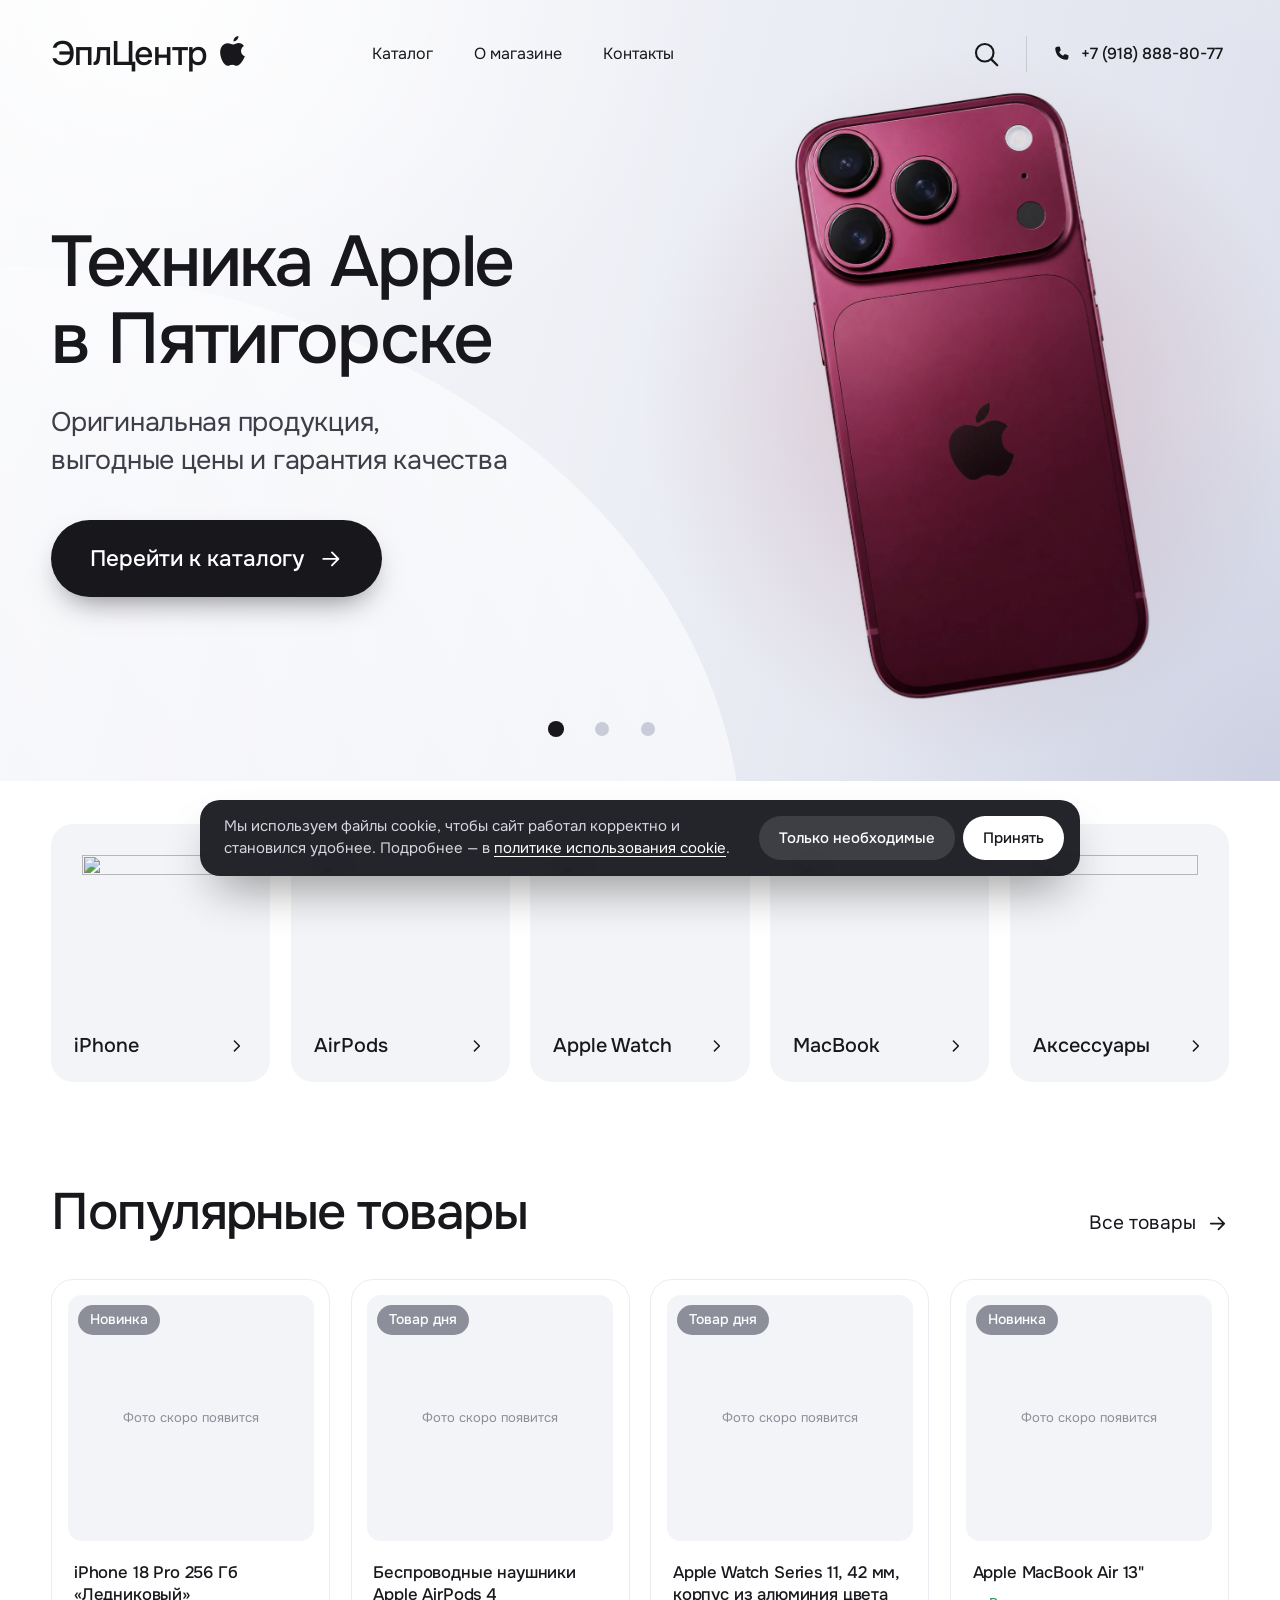
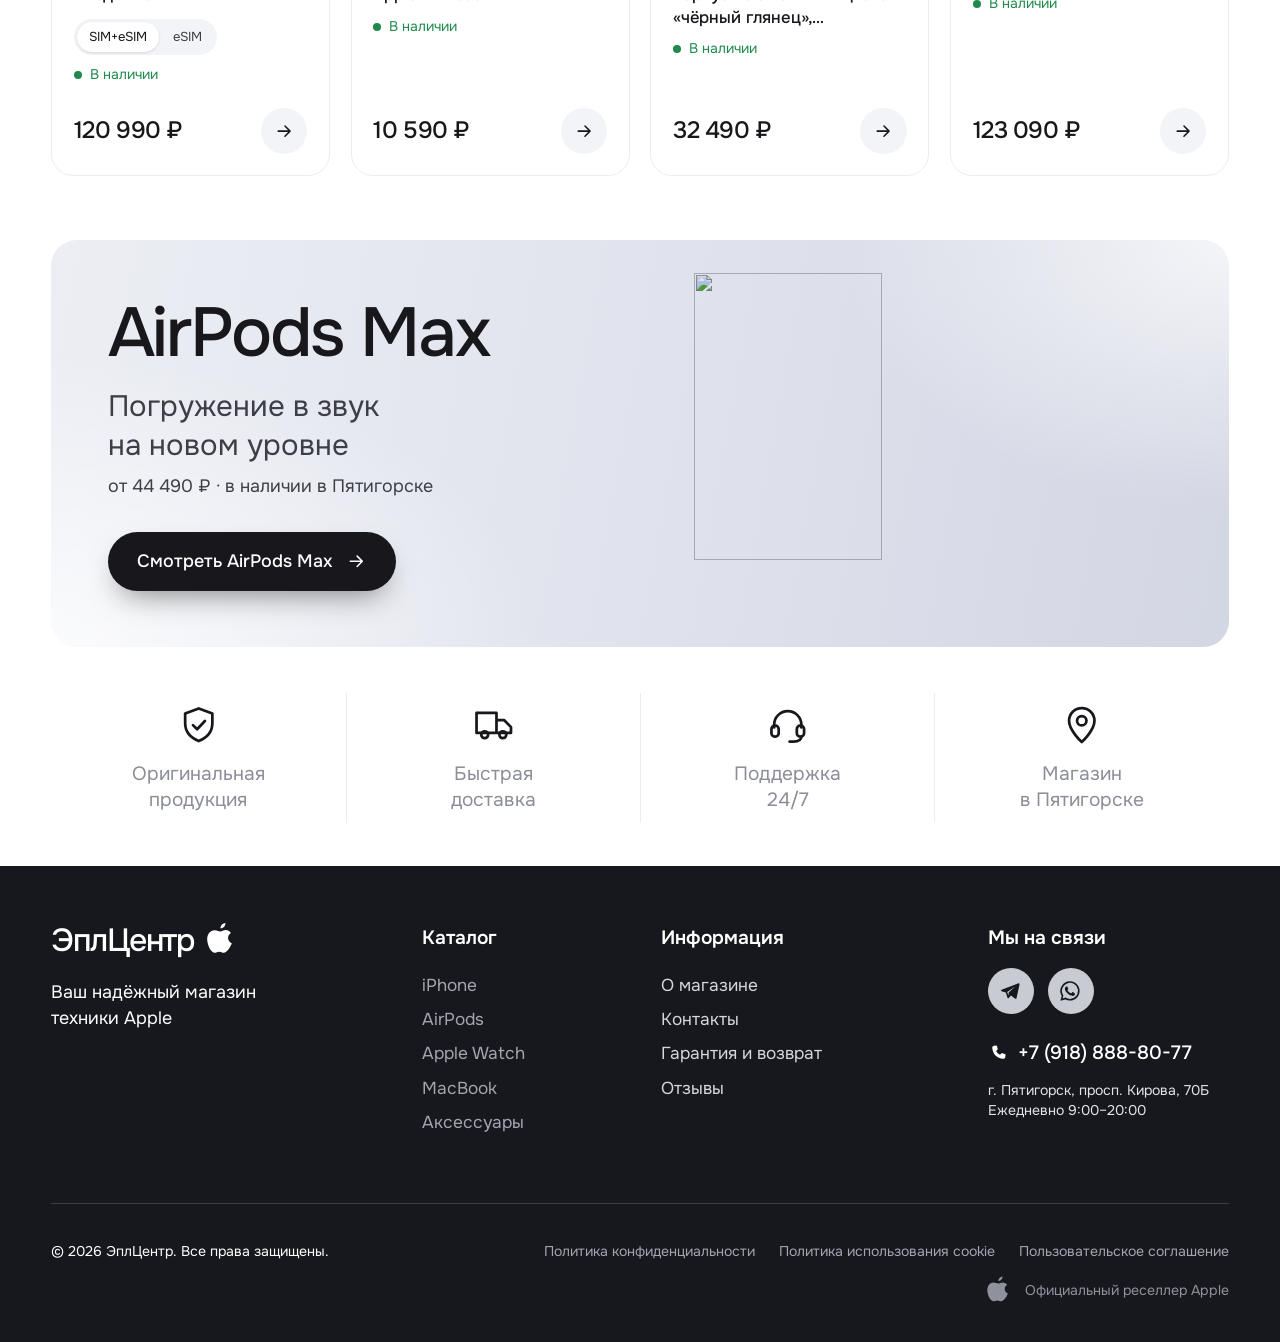
==== index.html @ 06597925 "Сайт ЭплЦентр: каталог с twigo.ru, о магазине, контакты - каталог и главная строятся из data/product" ====
<!DOCTYPE html>
<html lang="ru">
<head>
<meta charset="utf-8">
<meta name="viewport" content="width=device-width, initial-scale=1">
<script>document.documentElement.classList.add('js', 'CSSViewTransitionRule' in window ? 'has-vt' : 'no-vt');window.addEventListener('pagereveal', function () { window.__pageRevealed = true; });</script>
<title>ЭплЦентр — техника Apple в Пятигорске</title>
<meta name="description" content="ЭплЦентр — магазин техники Apple в Пятигорске: iPhone, AirPods, Apple Watch, MacBook и аксессуары. Оригинальная продукция, выгодные цены и гарантия качества.">
<link rel="preconnect" href="https://fonts.googleapis.com">
<link rel="preconnect" href="https://fonts.gstatic.com" crossorigin>
<link href="https://fonts.googleapis.com/css2?family=Onest:wght@400;500;600;700&display=swap" rel="stylesheet">
<!-- переходы между страницами объявлены прямо здесь: из внешнего styles.css Chrome подхватывает их через раз -->
<style>@view-transition { navigation: auto; }</style>
<link rel="stylesheet" href="styles.css">
</head>
<body>

<!-- ===== SVG-спрайт: логотип и иконки ===== -->
<svg class="sprite" width="0" height="0" aria-hidden="true" focusable="false">
  <!-- Логотип -->
  <symbol id="i-logo" viewBox="0 0 24 24">
    <path fill="currentColor" d="M15.6 2c.2 1.7-1.4 3.6-3.2 3.6-.3-1.7 1.4-3.5 3.2-3.6zM12.2 7.6c1 0 2-.9 3.6-.9 1.4 0 2.7.7 3.5 1.9-2.9 1.7-2.4 5.7.6 6.9-.6 1.6-1.5 3.2-2.6 4.5-.8.9-1.6 1.8-2.8 1.8s-1.6-.7-3-.7-1.9.7-3 .7c-1.2 0-2.1-1-2.9-2C3.6 16.400 2.600 11.900 4.400 9.100c.9-1.4 2.400-2.300 4-2.300 1.500 0 2.500.800 3.800.800z"/>
  </symbol>

  <!-- Иконки -->
  <symbol id="i-arrow" viewBox="0 0 24 24"><path d="M5 12h14M13 6l6 6-6 6" fill="none" stroke="currentColor" stroke-width="1.8" stroke-linecap="round" stroke-linejoin="round"/></symbol>
  <symbol id="i-chevron" viewBox="0 0 24 24"><path d="M9 6l6 6-6 6" fill="none" stroke="currentColor" stroke-width="1.8" stroke-linecap="round" stroke-linejoin="round"/></symbol>
  <symbol id="i-search" viewBox="0 0 24 24"><g fill="none" stroke="currentColor" stroke-width="1.7" stroke-linecap="round"><circle cx="11" cy="11" r="7"/><path d="M16.5 16.5 21 21"/></g></symbol>
  <symbol id="i-cart" viewBox="0 0 24 24"><g fill="none" stroke="currentColor" stroke-width="1.7" stroke-linecap="round" stroke-linejoin="round"><path d="M2.500 4h2.700l2.300 11h10.300l2-7.500H6.300"/><circle cx="9" cy="19.500" r="1.400"/><circle cx="17" cy="19.500" r="1.400"/></g></symbol>
  <symbol id="i-shield" viewBox="0 0 24 24"><g fill="none" stroke="currentColor" stroke-width="1.500" stroke-linecap="round" stroke-linejoin="round"><path d="M12 3l7.500 2.800v5.400c0 4.600-3.100 8-7.500 9.800-4.400-1.800-7.500-5.200-7.500-9.800V5.800z"/><path d="M8.800 12.200l2.300 2.300 4.300-4.600"/></g></symbol>
  <symbol id="i-truck" viewBox="0 0 24 24"><g fill="none" stroke="currentColor" stroke-width="1.500" stroke-linecap="round" stroke-linejoin="round"><path d="M2.500 5.500h11v11h-11zM13.500 9.500h4.300l3.700 3.800v3.200h-8"/><circle cx="7" cy="17.500" r="1.900"/><circle cx="17" cy="17.500" r="1.900"/></g></symbol>
  <symbol id="i-headset" viewBox="0 0 24 24"><g fill="none" stroke="currentColor" stroke-width="1.500" stroke-linecap="round" stroke-linejoin="round"><path d="M4.500 13.500V12a7.500 7.500 0 0 1 15 0v1.500"/><rect x="3" y="12.500" width="4" height="6" rx="1.800"/><rect x="17" y="12.500" width="4" height="6" rx="1.800"/><path d="M19.500 18.500c0 1.800-1.700 2.800-4.500 2.800h-2"/></g></symbol>
  <symbol id="i-pin" viewBox="0 0 24 24"><g fill="none" stroke="currentColor" stroke-width="1.500" stroke-linecap="round" stroke-linejoin="round"><path d="M12 21.500s7-6.300 7-11.700a7 7 0 0 0-14 0c0 5.400 7 11.700 7 11.700z"/><circle cx="12" cy="9.800" r="2.600"/></g></symbol>
  <symbol id="i-phone" viewBox="0 0 24 24"><path fill="currentColor" d="M7.300 3.200 9.700 3c.5 0 .9.300 1 .700l.9 3.300c.1.400 0 .800-.300 1.100L9.800 9.600c1 2 2.600 3.600 4.600 4.600l1.500-1.500c.300-.300.700-.400 1.100-.300l3.300.900c.400.100.700.500.700 1l-.200 2.400c-.100 1.300-1.200 2.300-2.500 2.200C10.600 18.400 5.600 13.400 5.100 5.700 5 4.400 6 3.300 7.300 3.200z"/></symbol>
  <symbol id="i-telegram" viewBox="0 0 24 24"><path fill="currentColor" d="M20.300 4.300 3.600 10.800c-.700.300-.700 1.200 0 1.400l4.200 1.400 1.600 5c.200.600.900.700 1.300.300l2.300-2.300 4.200 3.100c.500.300 1.100.100 1.300-.500l3-13.800c.200-.800-.500-1.400-1.200-1.100zm-3 3.300-6.600 6-.300 3-1.200-3.700 8.100-5.300z"/></symbol>
  <symbol id="i-menu" viewBox="0 0 24 24"><path d="M4 7.500h16M4 12h16M4 16.500h16" fill="none" stroke="currentColor" stroke-width="1.700" stroke-linecap="round"/></symbol>

  <symbol id="i-whatsapp" viewBox="0 0 24 24"><path fill="currentColor" d="M12 2.2a9.7 9.7 0 0 0-8.300 14.700L2.400 21.800l5-1.300A9.700 9.700 0 1 0 12 2.200zm0 17.700c-1.500 0-2.900-.400-4.100-1.100l-.300-.200-3 .800.800-2.900-.200-.300A8 8 0 1 1 12 19.900zm4.400-6c-.200-.100-1.400-.700-1.700-.800-.200-.100-.400-.100-.500.100l-.800 1c-.100.200-.300.200-.500.100a6.600 6.600 0 0 1-3.300-2.900c-.200-.400.200-.400.700-1.300.100-.200 0-.300 0-.400l-.800-1.800c-.200-.500-.400-.400-.500-.400h-.500a.9.900 0 0 0-.700.300 2.800 2.800 0 0 0-.900 2.100c0 1.200.900 2.400 1 2.600.100.200 1.800 2.700 4.300 3.800 1.600.700 2.200.700 3 .600.500-.100 1.400-.600 1.600-1.200.200-.600.200-1.100.100-1.200l-.500-.300z"/></symbol>
  <symbol id="i-clock" viewBox="0 0 24 24"><g fill="none" stroke="currentColor" stroke-width="1.500" stroke-linecap="round" stroke-linejoin="round"><circle cx="12" cy="12" r="8.500"/><path d="M12 7.500V12l3 2"/></g></symbol>
  <symbol id="i-star" viewBox="0 0 24 24"><path fill="currentColor" d="M12 3.300l2.600 5.400 5.900.800-4.300 4.100 1 5.800L12 16.600l-5.200 2.800 1-5.800L3.500 9.500l5.900-.800z"/></symbol>
  <symbol id="i-route" viewBox="0 0 24 24"><g fill="none" stroke="currentColor" stroke-width="1.500" stroke-linecap="round" stroke-linejoin="round"><circle cx="6" cy="18" r="2.200"/><circle cx="18" cy="6" r="2.200"/><path d="M8.200 18H15a3 3 0 0 0 0-6H9a3 3 0 0 1 0-6h6.800"/></g></symbol>
  <symbol id="i-check" viewBox="0 0 24 24"><path d="M5 12.500l4.300 4.300L19 7.200" fill="none" stroke="currentColor" stroke-width="1.800" stroke-linecap="round" stroke-linejoin="round"/></symbol>
  <symbol id="i-bus" viewBox="0 0 24 24"><g fill="none" stroke="currentColor" stroke-width="1.500" stroke-linecap="round" stroke-linejoin="round"><rect x="5" y="3.500" width="14" height="14" rx="3"/><path d="M5 11h14M8 17.500V20M16 17.500V20"/><circle cx="8.500" cy="14.300" r=".600" fill="currentColor"/><circle cx="15.500" cy="14.300" r=".600" fill="currentColor"/></g></symbol>
  <symbol id="i-play" viewBox="0 0 24 24"><path fill="currentColor" d="M8 5.500v13l10.500-6.500z"/></symbol>
  <symbol id="i-close" viewBox="0 0 24 24"><path d="M6 6l12 12M18 6L6 18" fill="none" stroke="currentColor" stroke-width="1.800" stroke-linecap="round"/></symbol>
</svg>

<!-- ===== Шапка + первый экран ===== -->
<div class="top">
  <header class="header">
    <div class="container header__row">
      <a class="logo" href="index.html" aria-label="ЭплЦентр — на главную">
        <span>ЭплЦентр</span><svg class="logo__mark"><use href="#i-logo"/></svg>
      </a>

      <nav class="nav" id="nav" aria-label="Основное меню">
        <a href="catalog.html">Каталог</a>
        <a href="about.html">О магазине</a>
        <a href="contacts.html">Контакты</a>
      </nav>

      <div class="header__tools">
        <a class="icon-btn" href="catalog.html?search" aria-label="Поиск по каталогу"><svg><use href="#i-search"/></svg></a>
        <span class="header__sep" aria-hidden="true"></span>
        <a class="header__phone" href="tel:+79188888077" aria-label="Позвонить: +7 (918) 888-80-77"><svg><use href="#i-phone"/></svg><span>+7 (918) 888-80-77</span></a>
        <button class="icon-btn burger" type="button" aria-label="Меню" aria-expanded="false" aria-controls="nav"><svg><use href="#i-menu"/></svg></button>
      </div>
    </div>
  </header>

  <section class="hero" aria-roledescription="карусель" aria-label="Предложения магазина">
    <div class="hero__bg" aria-hidden="true"></div>

    <div class="slide is-active">
      <span class="slide__glow" aria-hidden="true"></span>
      <img class="slide__photo slide__photo--product" src="images/hero-iphone-18-pro.jpg" alt="">
      <div class="container slide__inner">
        <div class="slide__text">
          <h1 class="hero__title">Техника Apple<br>в Пятигорске</h1>
          <p class="hero__sub">Оригинальная продукция, <br>выгодные цены и гарантия качества</p>
          <a class="btn" href="catalog.html#iphone">Перейти к каталогу <svg><use href="#i-arrow"/></svg></a>
        </div>
      </div>
    </div>

    <div class="slide" aria-hidden="true">
      <img class="slide__photo slide__photo--fit" data-home-img="mac:macbook-air|mac" alt="">
      <div class="container slide__inner">
        <div class="slide__text">
          <h2 class="hero__title">MacBook Air</h2>
          <p class="hero__sub" data-home-price="mac:macbook-air|mac">В наличии в Пятигорске</p>
          <a class="btn" href="catalog.html#mac/macbook-air" tabindex="-1">Смотреть MacBook <svg><use href="#i-arrow"/></svg></a>
        </div>
      </div>
    </div>

    <div class="slide" aria-hidden="true">
      <img class="slide__photo slide__photo--fit" data-home-img="iwatch" alt="">
      <div class="container slide__inner">
        <div class="slide__text">
          <h2 class="hero__title">Apple Watch</h2>
          <p class="hero__sub" data-home-price="iwatch">В наличии в Пятигорске</p>
          <a class="btn" href="catalog.html#iwatch" tabindex="-1">Смотреть часы <svg><use href="#i-arrow"/></svg></a>
        </div>
      </div>
    </div>

    <div class="dots" role="tablist" aria-label="Слайды">
      <button class="dot is-active" type="button" role="tab" aria-selected="true" aria-label="Слайд 1: техника Apple"></button>
      <button class="dot" type="button" role="tab" aria-selected="false" aria-label="Слайд 2: MacBook Air"></button>
      <button class="dot" type="button" role="tab" aria-selected="false" aria-label="Слайд 3: Apple Watch"></button>
    </div>
  </section>
</div>

<main>
  <!-- ===== Категории ===== -->
  <section class="section section--cats" id="catalog" aria-label="Категории">
    <div class="container cats">
      <a class="cat" href="catalog.html#iphone"><img class="cat__img" data-home-img="iphone:iphone-18-pro|iphone" alt=""><span class="cat__row">iPhone <svg><use href="#i-chevron"/></svg></span></a>
      <a class="cat" href="catalog.html#airpods"><img class="cat__img" data-home-img="airpods" alt=""><span class="cat__row">AirPods <svg><use href="#i-chevron"/></svg></span></a>
      <a class="cat" href="catalog.html#iwatch"><img class="cat__img" data-home-img="iwatch" alt=""><span class="cat__row">Apple Watch <svg><use href="#i-chevron"/></svg></span></a>
      <a class="cat" href="catalog.html#mac"><img class="cat__img" data-home-img="mac:macbook-air|mac" alt=""><span class="cat__row">MacBook <svg><use href="#i-chevron"/></svg></span></a>
      <a class="cat" href="catalog.html#aksessuary"><img class="cat__img" data-home-img="aksessuary:besprovodnye-zaryadnye-ustroystva|aksessuary" alt=""><span class="cat__row">Аксессуары <svg><use href="#i-chevron"/></svg></span></a>
    </div>
  </section>

  <!-- ===== Популярные товары ===== -->
  <section class="section" id="popular" data-popular>
    <div class="container">
      <div class="section__head">
        <h2 class="section__title">Популярные товары</h2>
        <a class="more" href="catalog.html">Все товары <svg><use href="#i-arrow"/></svg></a>
      </div>

      <div class="products" data-popular-grid></div>
    </div>
  </section>

  <!-- ===== Баннер AirPods Max ===== -->
  <section class="section section--banner" aria-labelledby="banner-title">
    <div class="container">
      <div class="banner">
        <div class="banner__text">
          <h2 class="banner__title" id="banner-title">AirPods Max</h2>
          <p class="banner__sub">Погружение в звук<br>на новом уровне</p>
          <p class="banner__price" data-home-price="airpods:airpods-max"></p>
          <a class="btn btn--sm" href="catalog.html#airpods/airpods-max">Смотреть AirPods Max <svg><use href="#i-arrow"/></svg></a>
        </div>
        <img class="banner__img banner__img--product" data-home-img="airpods:airpods-max" alt="">
      </div>
    </div>
  </section>

  <!-- ===== Преимущества ===== -->
  <section class="section section--features" id="about" aria-label="Преимущества магазина">
    <div class="container features">
      <div class="feature"><svg><use href="#i-shield"/></svg><p>Оригинальная<br>продукция</p></div>
      <div class="feature"><svg><use href="#i-truck"/></svg><p>Быстрая<br>доставка</p></div>
      <div class="feature"><svg><use href="#i-headset"/></svg><p>Поддержка<br>24/7</p></div>
      <div class="feature"><svg><use href="#i-pin"/></svg><p>Магазин<br>в Пятигорске</p></div>
    </div>
  </section>
</main>

<!-- ===== Подвал ===== -->
<footer class="footer" id="contacts">
  <div class="container">
    <div class="footer__grid">
      <div class="footer__brand">
        <a class="logo logo--light" href="index.html" aria-label="ЭплЦентр — на главную">
          <span>ЭплЦентр</span><svg class="logo__mark"><use href="#i-logo"/></svg>
        </a>
        <p>Ваш надёжный магазин<br>техники Apple</p>
      </div>

      <nav class="footer__col" aria-label="Каталог">
        <h3>Каталог</h3>
        <a href="catalog.html#iphone">iPhone</a>
        <a href="catalog.html#airpods">AirPods</a>
        <a href="catalog.html#iwatch">Apple Watch</a>
        <a href="catalog.html#mac">MacBook</a>
        <a href="catalog.html#aksessuary">Аксессуары</a>
      </nav>

      <nav class="footer__col footer__col--info" aria-label="Информация">
        <h3>Информация</h3>
        <a href="about.html">О магазине</a>
        <a href="contacts.html">Контакты</a>
        <a href="terms.html">Гарантия и возврат</a>
        <a href="about.html#reviews">Отзывы</a>
      </nav>

      <div class="footer__col footer__contacts">
        <h3>Мы на связи</h3>
        <div class="social">
          <a href="https://t.me/+79188888077" target="_blank" rel="noopener" aria-label="Написать в Telegram"><svg><use href="#i-telegram"/></svg></a>
          <a href="https://wa.me/79188888077" target="_blank" rel="noopener" aria-label="Написать в WhatsApp"><svg><use href="#i-whatsapp"/></svg></a>
        </div>
        <a class="footer__phone" href="tel:+79188888077"><svg><use href="#i-phone"/></svg>+7 (918) 888-80-77</a>
        <address>г. Пятигорск, просп. Кирова, 70Б<br>Ежедневно 9:00–20:00</address>
      </div>
    </div>

    <div class="footer__bottom">
      <p>© 2026 ЭплЦентр. Все права защищены.</p>
      <nav class="footer__legal" aria-label="Правовая информация">
        <a href="privacy.html">Политика конфиденциальности</a>
        <a href="cookies.html">Политика использования cookie</a>
        <a href="terms.html">Пользовательское соглашение</a>
      </nav>
      <p class="footer__reseller"><svg><use href="#i-logo"/></svg>Официальный реселлер Apple</p>
    </div>
  </div>
</footer>

<script src="script.js"></script>
<script src="catalog.js"></script>
</body>
</html>
---- styles.css ----
:root {
  --ink: #17171c;
  --ink-soft: #3d3e47;
  --muted: #8b8d98;
  --soft: #f3f4f7;
  --line: #ebecf1;
  --blue: #0a6cff;
  --footer: #17181d;
  --radius: 22px;
  --container: 1240px;
  --pad: clamp(20px, 4vw, 56px);
  --header-h: 108px;
}

*, *::before, *::after { box-sizing: border-box; }

html { scroll-behavior: smooth; -webkit-text-size-adjust: 100%; }

body {
  margin: 0;
  font-family: "Onest", -apple-system, BlinkMacSystemFont, "Segoe UI", Roboto, "Helvetica Neue", Arial, sans-serif;
  font-size: 16px;
  line-height: 1.4;
  color: var(--ink);
  background: #fff;
  -webkit-font-smoothing: antialiased;
}

a { color: inherit; text-decoration: none; }
h1, h2, h3, p { margin: 0; }
svg { display: block; }
button { font: inherit; color: inherit; background: none; border: 0; padding: 0; cursor: pointer; }
address { font-style: normal; }

:focus-visible { outline: 2px solid var(--blue); outline-offset: 3px; border-radius: 6px; }

.sprite { position: absolute; }

.container {
  width: 100%;
  max-width: calc(var(--container) + var(--pad) * 2);
  margin: 0 auto;
  padding: 0 var(--pad);
}

/* ===== Логотип ===== */
.logo {
  display: inline-flex;
  align-items: center;
  gap: 8px;
  font-size: 34px;
  font-weight: 500;
  letter-spacing: -0.035em;
  line-height: 1;
}
.logo__mark { width: 36px; height: 36px; margin-top: -6px; }
.logo--light { color: #fff; font-size: 32px; }

/* ===== Шапка ===== */
.top { position: relative; }

.header {
  position: absolute;
  inset: 0 0 auto 0;
  z-index: 10;
  height: var(--header-h);
}
.header__row {
  height: 100%;
  display: flex;
  align-items: center;
  gap: 32px;
}

.nav {
  display: flex;
  gap: clamp(20px, 3.2vw, 46px);
  margin-left: clamp(24px, 7vw, 104px);
  font-size: 16px;
}
.nav a { padding: 8px 0; transition: opacity .2s; }


.header__tools {
  margin-left: auto;
  display: flex;
  align-items: center;
  gap: 18px;
}
.header__sep { width: 1px; height: 36px; background: rgba(23, 23, 28, .14); }
.header__phone {
  display: inline-flex;
  align-items: center;
  gap: 10px;
  height: 44px;
  padding: 0 6px;
  border-radius: 999px;
  font-size: 16px;
  font-weight: 500;
  white-space: nowrap;
  transition: opacity .2s;
}
.header__phone svg { width: 20px; height: 20px; }
.header__phone:hover { opacity: .6; }

.icon-btn {
  position: relative;
  width: 44px;
  height: 44px;
  display: grid;
  place-items: center;
  border-radius: 50%;
  transition: background .2s;
}
.icon-btn:hover { background: rgba(23, 23, 28, .06); }
.icon-btn svg { width: 30px; height: 30px; }

.cart__count {
  position: absolute;
  top: 0;
  right: -2px;
  min-width: 20px;
  height: 20px;
  padding: 0 5px;
  border-radius: 10px;
  background: var(--ink);
  color: #fff;
  font-size: 12px;
  font-weight: 600;
  line-height: 20px;
  text-align: center;
}

.burger { display: none; }

/* ===== Первый экран ===== */
.hero {
  position: relative;
  height: clamp(560px, 61vw, 880px);
  overflow: hidden;
  background: linear-gradient(105deg, #f7f8fb 0%, #eef0f6 45%, #dcdfeb 100%);
}
.hero__bg {
  position: absolute;
  inset: 0;
  background:
    radial-gradient(60% 80% at 12% 0%, rgba(255, 255, 255, .95) 0%, rgba(255, 255, 255, 0) 70%),
    radial-gradient(50% 70% at 100% 100%, rgba(196, 201, 222, .65) 0%, rgba(196, 201, 222, 0) 70%);
}
.hero__bg::before,
.hero__bg::after {
  content: "";
  position: absolute;
  border-radius: 50%;
}
.hero__bg::before {
  width: 120%;
  height: 150%;
  left: -62%;
  top: 34%;
  background: linear-gradient(60deg, rgba(255, 255, 255, 0) 30%, rgba(255, 255, 255, .7) 100%);
}
.hero__bg::after {
  width: 90%;
  height: 160%;
  right: -38%;
  top: -96%;
  background: linear-gradient(200deg, rgba(255, 255, 255, .75) 0%, rgba(255, 255, 255, 0) 60%);
}

.slide {
  position: absolute;
  inset: 0;
  visibility: hidden;
  transition: visibility 0s linear .3s;
}
.slide.is-active {
  visibility: visible;
  transition: visibility 0s;
}
/* гасим содержимое, а не сам слайд: иначе слайд изолируется и фото с multiply на миг становится белым прямоугольником */
/* уходящий слайд гаснет быстро, новый проявляется с небольшой задержкой — тексты не накладываются */
.slide > * { opacity: 0; transition: opacity .3s ease; }
.slide.is-active > * { opacity: 1; transition: opacity .6s ease .2s; }
.slide__inner {
  position: relative;
  height: 100%;
  display: flex;
  align-items: center;
}
.slide__text {
  position: relative;
  z-index: 2;
  max-width: 620px;
  padding-top: 40px;
}

.hero__title {
  font-size: clamp(40px, 5.6vw, 80px);
  font-weight: 500;
  line-height: 1.08;
  letter-spacing: -0.03em;
}
.hero__sub {
  margin-top: clamp(16px, 2vw, 28px);
  font-size: clamp(17px, 2.1vw, 30px);
  line-height: 1.4;
  letter-spacing: -0.01em;
  color: var(--ink-soft);
}

.btn {
  display: inline-flex;
  align-items: center;
  gap: 14px;
  margin-top: clamp(24px, 3.2vw, 46px);
  padding: 0 clamp(26px, 3vw, 44px);
  height: clamp(54px, 6vw, 86px);
  border-radius: 999px;
  background: var(--ink);
  color: #fff;
  font-size: clamp(16px, 1.75vw, 25px);
  font-weight: 500;
  box-shadow: 0 14px 30px -12px rgba(23, 23, 28, .55);
  transition: transform .2s, background .2s;
}
.btn svg { width: 1.15em; height: 1.15em; transition: transform .2s; }
.btn:hover { background: #2a2a32; }
.btn:hover svg { transform: translateX(4px); }
.btn:active { transform: scale(.98); }
.btn--sm {
  height: clamp(48px, 4.6vw, 64px);
  padding: 0 clamp(22px, 2.3vw, 32px);
  font-size: clamp(15px, 1.4vw, 20px);
  margin-top: clamp(20px, 2.6vw, 36px);
}

.slide__photo {
  position: absolute;
  top: 0;
  right: 0;
  width: 62%;
  height: 100%;
  object-fit: cover;
  object-position: center;
  -webkit-mask-image: linear-gradient(to right, transparent 0%, #000 45%);
  mask-image: linear-gradient(to right, transparent 0%, #000 45%);
}
.slide__photo--2 { object-position: center 40%; }

/* бордовый iPhone: снят на белом фоне, multiply растворяет белый в градиенте первого экрана */
.slide__photo--product {
  top: 10%;
  right: calc(var(--pad) + 3%);
  width: auto;
  height: 84%;
  aspect-ratio: 1027 / 1531;
  object-fit: contain;
  mix-blend-mode: multiply;
  -webkit-mask-image: none;
  mask-image: none;
}
.slide__glow {
  position: absolute;
  top: 6%;
  right: calc(var(--pad) - 6%);
  width: 52%;
  height: 92%;
  background: radial-gradient(closest-side, rgba(128, 28, 52, .2), rgba(128, 28, 52, 0));
  pointer-events: none;
}
/* часы доходят до верха кадра — гасим фото под меню, чтобы пункты читались */
.slide__photo--3 {
  -webkit-mask-image: linear-gradient(to right, transparent 0%, #000 45%), linear-gradient(to bottom, transparent 9%, #000 24%);
  -webkit-mask-composite: source-in;
  mask-image: linear-gradient(to right, transparent 0%, #000 45%), linear-gradient(to bottom, transparent 9%, #000 24%);
  mask-composite: intersect;
}

.dots {
  position: absolute;
  z-index: 3;
  left: 47%;
  bottom: clamp(22px, 2.8vw, 40px);
  transform: translateX(-50%);
  display: flex;
  gap: 6px;
}
.dot {
  width: 40px;
  height: 32px;
  display: grid;
  place-items: center;
}
.dot::before {
  content: "";
  width: 14px;
  height: 14px;
  border-radius: 50%;
  background: #c9ccd8;
  transition: background .25s, transform .25s;
}
.dot.is-active::before { background: var(--ink); transform: scale(1.15); }

/* ===== Секции ===== */
.section { padding-top: clamp(56px, 8vw, 112px); }
.section--cats { padding-top: clamp(28px, 3.4vw, 48px); }
.section--banner { padding-top: clamp(40px, 5vw, 72px); }
.section--features { padding: clamp(36px, 3.6vw, 52px) 0 clamp(36px, 3.4vw, 48px); }

.section__head {
  display: flex;
  align-items: baseline;
  justify-content: space-between;
  gap: 24px;
  margin-bottom: clamp(24px, 3vw, 44px);
}
.section__title {
  font-size: clamp(30px, 4vw, 56px);
  font-weight: 500;
  letter-spacing: -0.03em;
  line-height: 1.1;
}
.more {
  display: inline-flex;
  align-items: center;
  gap: 10px;
  flex-shrink: 0;
  font-size: clamp(15px, 1.5vw, 21px);
  transition: opacity .2s;
}
.more svg { width: 1.2em; height: 1.2em; transition: transform .2s; }
.more:hover { opacity: .6; }
.more:hover svg { transform: translateX(4px); }

/* ===== Категории ===== */
.cats {
  display: grid;
  grid-template-columns: repeat(5, 1fr);
  gap: clamp(12px, 1.6vw, 24px);
}
.cat {
  display: flex;
  flex-direction: column;
  background: var(--soft);
  border-radius: var(--radius);
  padding: clamp(10px, 1.2vw, 16px);
  overflow: hidden;
  transition: background .25s, transform .25s;
}
.cat:hover { background: #eceef3; transform: translateY(-3px); }
/* фото поставщика на белом фоне: contain + multiply растворяют белый в сером фоне плитки */
.cat__img {
  width: 100%;
  aspect-ratio: 1 / .94;
  padding: 8%;
  object-fit: contain;
  mix-blend-mode: multiply;
  opacity: 0;
  transition: transform .35s, opacity .5s;
}
.cat__img.is-loaded { opacity: 1; }
.cat:hover .cat__img { transform: scale(1.05); }
.cat__row {
  display: flex;
  align-items: center;
  justify-content: space-between;
  gap: 8px;
  margin-top: clamp(10px, 1.2vw, 16px);
  padding: 0 clamp(4px, .6vw, 8px) clamp(4px, .5vw, 8px);
  font-size: clamp(14px, 1.55vw, 21px);
  font-weight: 500;
  white-space: nowrap;
}
.cat__row svg { width: 1em; height: 1em; flex-shrink: 0; }

/* ===== Товары ===== */
.products {
  display: grid;
  grid-template-columns: repeat(4, 1fr);
  gap: clamp(12px, 1.6vw, 24px);
}
.product {
  position: relative;
  display: flex;
  flex-direction: column;
  padding: clamp(10px, 1.2vw, 16px);
  border: 1px solid var(--line);
  border-radius: var(--radius);
  background: #fff;
  transition: box-shadow .25s, transform .25s, border-color .25s;
}
.product:hover {
  transform: translateY(-4px);
  border-color: transparent;
  box-shadow: 0 24px 48px -24px rgba(30, 32, 60, .3);
}
.product__img {
  width: 100%;
  aspect-ratio: 1 / 1;
  object-fit: cover;
  border-radius: calc(var(--radius) - 8px);
  margin-bottom: clamp(14px, 1.6vw, 22px);
}
.product__name,
.product__spec,
.product__foot { padding-left: clamp(4px, .5vw, 8px); padding-right: clamp(4px, .5vw, 8px); }
.product__foot { padding-bottom: clamp(4px, .5vw, 8px); }
.product__name {
  font-size: clamp(15px, 1.5vw, 21px);
  font-weight: 500;
  letter-spacing: -0.01em;
}
/* вся карточка кликабельна через ссылку в названии */
.product__name a::after { content: ""; position: absolute; inset: 0; border-radius: var(--radius); }
.product__spec {
  margin-top: 6px;
  font-size: clamp(13px, 1.2vw, 16px);
  color: var(--muted);
}
.product__foot {
  display: flex;
  align-items: center;
  justify-content: space-between;
  gap: 8px;
  margin-top: auto;
  padding-top: clamp(14px, 1.8vw, 26px);
}
.price {
  font-size: clamp(18px, 1.85vw, 26px);
  font-weight: 500;
  letter-spacing: -0.02em;
  white-space: nowrap;
}
.go {
  width: clamp(38px, 3.6vw, 50px);
  height: clamp(38px, 3.6vw, 50px);
  flex-shrink: 0;
  display: grid;
  place-items: center;
  border-radius: 50%;
  background: var(--soft);
  transition: background .2s, color .2s;
}
.go svg { width: 44%; height: 44%; }
.product:hover .go { background: var(--ink); color: #fff; }

.badge {
  position: absolute;
  z-index: 1;
  top: clamp(18px, 2vw, 28px);
  left: clamp(18px, 2vw, 28px);
  padding: 5px 12px;
  border-radius: 999px;
  font-size: clamp(12px, 1.1vw, 15px);
  font-weight: 500;
  color: #fff;
}
.badge--hit { background: var(--blue); }
.badge--new { background: #8c8e9a; }

/* ===== Баннер ===== */
.banner {
  position: relative;
  overflow: hidden;
  display: flex;
  align-items: center;
  min-height: clamp(280px, 29vw, 420px);
  padding: clamp(28px, 4.4vw, 64px);
  border-radius: calc(var(--radius) + 4px);
  background:
    radial-gradient(70% 120% at 0% 100%, rgba(255, 255, 255, .8) 0%, rgba(255, 255, 255, 0) 60%),
    radial-gradient(60% 120% at 100% 0%, rgba(255, 255, 255, .75) 0%, rgba(255, 255, 255, 0) 55%),
    linear-gradient(100deg, #eceef4 0%, #dfe2ec 55%, #d3d6e3 100%);
}
.banner__text { position: relative; z-index: 2; }
.banner__title {
  font-size: clamp(38px, 5.4vw, 76px);
  font-weight: 500;
  letter-spacing: -0.03em;
  line-height: 1.05;
}
.banner__sub {
  margin-top: clamp(10px, 1.4vw, 20px);
  font-size: clamp(18px, 2.3vw, 34px);
  line-height: 1.3;
  color: var(--ink-soft);
}
.banner__img {
  position: absolute;
  top: 0;
  right: 0;
  width: 58%;
  height: 100%;
  object-fit: cover;
  object-position: center 62%;
  -webkit-mask-image: linear-gradient(to right, transparent 0%, #000 40%);
  mask-image: linear-gradient(to right, transparent 0%, #000 40%);
}

/* ===== Преимущества ===== */
.features {
  display: grid;
  grid-template-columns: repeat(4, 1fr);
}
.feature {
  display: flex;
  flex-direction: column;
  align-items: center;
  gap: 14px;
  padding: 10px 12px;
  text-align: center;
  font-size: clamp(14px, 1.5vw, 21px);
  line-height: 1.35;
  color: var(--muted);
}
.feature + .feature { border-left: 1px solid var(--line); }
.feature svg { width: clamp(34px, 3.4vw, 46px); height: clamp(34px, 3.4vw, 46px); color: var(--ink); }

/* ===== Подвал ===== */
.footer {
  background: var(--footer);
  color: #fff;
  padding: clamp(40px, 4.6vw, 64px) 0 clamp(28px, 3vw, 44px);
}
.footer__grid {
  display: grid;
  grid-template-columns: 1.55fr .95fr 1.35fr 1.1fr;
  gap: 32px;
  padding-bottom: clamp(40px, 5vw, 76px);
}
.footer__brand p {
  margin-top: 22px;
  font-size: clamp(15px, 1.4vw, 19px);
  line-height: 1.45;
}
.footer__col { display: flex; flex-direction: column; align-items: flex-start; }
.footer__col h3 {
  margin-bottom: 16px;
  font-size: clamp(16px, 1.5vw, 21px);
  font-weight: 600;
}
.footer__col > a:not(.footer__phone) {
  padding: 5px 0;
  font-size: clamp(14px, 1.35vw, 18px);
  color: #a3a5b0;
  transition: color .2s;
}
.footer__col--info > a:not(.footer__phone) { color: #d6d7de; }
.footer__col > a:hover { color: #fff !important; }

.social { display: flex; gap: 14px; }
.social a {
  width: 46px;
  height: 46px;
  display: grid;
  place-items: center;
  border-radius: 50%;
  background: #c9cbd3;
  color: var(--footer);
  transition: background .2s, transform .2s;
}
.social a:hover { background: #fff; transform: translateY(-2px); }
.social svg { width: 24px; height: 24px; margin-left: -2px; }
.vk { font-size: 17px; font-weight: 700; letter-spacing: -0.04em; line-height: 1; padding-bottom: 2px; }

.footer__phone {
  display: inline-flex;
  align-items: center;
  gap: 10px;
  margin-top: 26px;
  font-size: clamp(16px, 1.5vw, 20px);
  font-weight: 500;
  white-space: nowrap;
}
.footer__phone svg { width: 20px; height: 20px; }
.footer__contacts address {
  margin-top: 14px;
  font-size: clamp(13px, 1.1vw, 15px);
  color: #e3e4ea;
  white-space: nowrap;
}

.footer__bottom {
  display: flex;
  align-items: center;
  justify-content: space-between;
  gap: 16px 24px;
  flex-wrap: wrap;
  padding-top: clamp(24px, 3vw, 40px);
  border-top: 1px solid rgba(255, 255, 255, .16);
  font-size: clamp(12px, 1.1vw, 15px);
}
.footer__reseller {
  margin-left: auto;
  display: inline-flex;
  align-items: center;
  gap: 12px;
  color: #8f919c;
}
.footer__reseller svg { width: 30px; height: 30px; margin-top: -4px; }

/* ===== Внутренние страницы ===== */
.top--plain .header {
  position: relative;
  border-bottom: 1px solid var(--line);
  background: #fff;
}
.nav a[aria-current="page"] { font-weight: 600; }

.page { padding: clamp(24px, 3vw, 44px) 0 clamp(56px, 7vw, 104px); }
.crumbs {
  display: flex;
  flex-wrap: wrap;
  gap: 8px;
  font-size: 14px;
  color: var(--muted);
}
.crumbs a:hover { color: var(--ink); }
.page__title {
  margin-top: clamp(16px, 2vw, 28px);
  font-size: clamp(34px, 4.6vw, 64px);
  font-weight: 500;
  letter-spacing: -0.03em;
  line-height: 1.08;
}
.page__lead {
  margin-top: clamp(12px, 1.4vw, 20px);
  max-width: 720px;
  font-size: clamp(16px, 1.5vw, 20px);
  color: var(--ink-soft);
}
.page__lead a { color: var(--ink); font-weight: 500; white-space: nowrap; }
.page__lead a:hover { text-decoration: underline; }

.chips {
  display: flex;
  flex-wrap: wrap;
  gap: 10px;
  margin-top: clamp(20px, 2.4vw, 32px);
}
.chip {
  padding: 10px 18px;
  border-radius: 999px;
  background: var(--soft);
  font-size: 15px;
  font-weight: 500;
  transition: background .2s, color .2s;
}
.chip:hover { background: #e4e6ec; }
.chip.is-active { background: var(--ink); color: #fff; }
.chip__count { margin-left: 8px; font-size: .85em; opacity: .5; }
.chip--sm { padding: 7px 14px; font-size: 14px; font-weight: 400; }

/* ===== Каталог из данных поставщика ===== */
.catalog__cats { margin-top: clamp(24px, 3vw, 40px); }
.catalog__subs { margin-top: 12px; }
.catalog__tools {
  display: flex;
  flex-wrap: wrap;
  align-items: center;
  gap: 12px 24px;
  margin: clamp(20px, 2.4vw, 32px) 0 clamp(20px, 2.4vw, 28px);
}
.search {
  flex: 1 1 280px;
  max-width: 440px;
  position: relative;
  display: flex;
  align-items: center;
}
.search svg { position: absolute; left: 16px; width: 20px; height: 20px; color: var(--muted); pointer-events: none; }
.search input {
  width: 100%;
  height: 48px;
  padding: 0 16px 0 46px;
  border: 1px solid var(--line);
  border-radius: 999px;
  background: #fff;
  font: inherit;
  font-size: 16px;
  color: var(--ink);
  transition: border-color .2s, box-shadow .2s;
}
.search input:focus { outline: none; border-color: var(--ink); box-shadow: 0 0 0 4px rgba(23, 23, 28, .06); }
.toggle {
  display: inline-flex;
  align-items: center;
  gap: 10px;
  font-size: 15px;
  cursor: pointer;
  user-select: none;
}
.toggle input { position: absolute; opacity: 0; pointer-events: none; }
.toggle__track {
  position: relative;
  width: 44px;
  height: 26px;
  border-radius: 999px;
  background: #d5d7de;
  transition: background .25s;
}
.toggle__track::after {
  content: "";
  position: absolute;
  top: 3px;
  left: 3px;
  width: 20px;
  height: 20px;
  border-radius: 50%;
  background: #fff;
  box-shadow: 0 1px 3px rgba(0, 0, 0, .2);
  transition: transform .25s cubic-bezier(.2, .7, .2, 1);
}
.toggle input:checked + .toggle__track { background: var(--ink); }
.toggle input:checked + .toggle__track::after { transform: translateX(18px); }
.toggle input:focus-visible + .toggle__track { outline: 2px solid var(--blue); outline-offset: 3px; }
.catalog__count { margin-left: auto; font-size: 15px; color: var(--muted); }
.catalog__empty { padding: 40px 0; font-size: 17px; color: var(--ink-soft); }
.catalog__empty a { color: var(--ink); font-weight: 500; }
.catalog__more { display: flex; justify-content: center; margin-top: clamp(24px, 3vw, 40px); }
.catalog__more .btn { margin-top: 0; }
.btn--light { background: var(--soft); color: var(--ink); box-shadow: none; }
.btn--light:hover { background: #e4e6ec; }

/* карточка товара из данных */
.product__media {
  position: relative;
  aspect-ratio: 1 / 1;
  margin-bottom: clamp(14px, 1.6vw, 22px);
  border-radius: calc(var(--radius) - 8px);
  background: var(--soft);
  overflow: hidden;
}
/* фото поставщика сняты на белом: multiply растворяет белый в сером фоне плитки */
.product__media .product__img {
  width: 100%;
  height: 100%;
  margin: 0;
  padding: 10%;
  border-radius: 0;
  object-fit: contain;
  mix-blend-mode: multiply;
  transition: transform .4s cubic-bezier(.2, .7, .2, 1);
}
.product--live:hover .product__img { transform: scale(1.04); }
.product__media.is-broken::after {
  content: "Фото скоро появится";
  position: absolute;
  inset: 0;
  display: grid;
  place-items: center;
  font-size: 13px;
  color: var(--muted);
}
.product--live .product__name {
  display: -webkit-box;
  -webkit-line-clamp: 3;
  -webkit-box-orient: vertical;
  overflow: hidden;
  font-size: clamp(15px, 1.3vw, 18px);
  line-height: 1.35;
}
.product--live { animation: reveal .6s cubic-bezier(.2, .7, .2, 1) calc(var(--i, 0) * 35ms) both; }
.product--live.is-out .product__img { opacity: .55; }
.product--live.is-out .price { color: var(--muted); }
.price--ask { font-size: clamp(14px, 1.2vw, 16px); letter-spacing: 0; }
.product--live .go { position: relative; z-index: 1; }
.product--live .go:hover { background: var(--ink); color: #fff; }

.product { min-width: 0; }
.variant-switch {
  display: inline-flex;
  align-self: flex-start;
  max-width: calc(100% - 8px);
  gap: 2px;
  margin: 12px clamp(4px, .5vw, 8px) 0;
  padding: 3px;
  border-radius: 999px;
  background: var(--soft);
}
.variant-switch button {
  min-width: 0;
  overflow: hidden;
  text-overflow: ellipsis;
  padding: 6px 12px;
  border-radius: 999px;
  font-size: 13px;
  color: var(--ink-soft);
  transition: background .2s, color .2s, box-shadow .2s;
}
.variant-switch button[aria-pressed="true"] { background: #fff; color: var(--ink); box-shadow: 0 1px 3px rgba(23, 23, 28, .12); }

.stock {
  display: flex;
  align-items: center;
  gap: 8px;
  margin: 10px clamp(4px, .5vw, 8px) 0;
  font-size: 14px;
  color: #1f8a4c;
}
.stock::before { content: ""; width: 8px; height: 8px; border-radius: 50%; background: currentColor; }
.stock--out { color: var(--muted); }

/* заглушки на время загрузки */
.product--skeleton { pointer-events: none; }
.product--skeleton .product__media,
.skeleton-line {
  background: linear-gradient(90deg, var(--soft) 0%, #e9eaef 40%, var(--soft) 80%) 0 0 / 200% 100%;
  animation: shimmer 1.4s linear infinite;
}
.skeleton-line { height: 14px; margin: 6px 8px; border-radius: 7px; }
.skeleton-line--short { width: 45%; margin-bottom: 18px; }
@keyframes shimmer { to { background-position: -200% 0; } }

/* ===== Правовые страницы ===== */
.legal { max-width: calc(820px + var(--pad) * 2); }
.legal__meta { margin-top: 14px; font-size: 14px; color: var(--muted); }
.legal h2 {
  margin: clamp(28px, 3.2vw, 44px) 0 12px;
  font-size: clamp(20px, 2vw, 26px);
  font-weight: 600;
  letter-spacing: -0.015em;
}
.legal p, .legal li { font-size: 17px; line-height: 1.6; color: var(--ink-soft); }
.legal p + p { margin-top: 12px; }
.legal ul { margin: 0 0 12px; padding-left: 22px; }
.legal li + li { margin-top: 6px; }
.legal a { color: var(--blue); }
.legal a:hover { text-decoration: underline; }
.todo { padding: 1px 6px; border-radius: 6px; background: #fff1b8; color: #5c4400; }

/* ===== Правовые ссылки в подвале ===== */
.footer__legal { display: flex; flex-wrap: wrap; gap: 6px 24px; }
.footer__legal a { color: #a3a5b0; transition: color .2s; }
.footer__legal a:hover { color: #fff; }

/* ===== Уведомление о cookie ===== */
.cookie {
  position: fixed;
  z-index: 50;
  left: 50%;
  bottom: clamp(12px, 2vw, 24px);
  width: min(880px, calc(100% - 24px));
  display: flex;
  align-items: center;
  gap: 16px 24px;
  padding: 16px 16px 16px 24px;
  border-radius: 20px;
  background: rgba(23, 24, 29, .94);
  -webkit-backdrop-filter: blur(14px);
  backdrop-filter: blur(14px);
  color: #fff;
  box-shadow: 0 24px 48px -16px rgba(0, 0, 0, .45);
  opacity: 0;
  transform: translate(-50%, 16px);
  transition: opacity .3s, transform .3s;
}
.cookie.is-visible { opacity: 1; transform: translate(-50%, 0); }
.cookie__text { flex: 1; font-size: 15px; line-height: 1.45; color: #d6d7de; }
.cookie__text a { color: #fff; text-decoration: underline; text-underline-offset: 3px; }
.cookie__actions { display: flex; flex-shrink: 0; gap: 8px; }
.cookie__btn {
  height: 44px;
  padding: 0 20px;
  border-radius: 999px;
  background: #fff;
  color: var(--ink);
  font-size: 15px;
  font-weight: 500;
  white-space: nowrap;
  transition: background .2s, color .2s;
}
.cookie__btn:hover { background: #e3e4ea; }
.cookie__btn--ghost { background: rgba(255, 255, 255, .12); color: #fff; }
.cookie__btn--ghost:hover { background: rgba(255, 255, 255, .22); }
.cookie :focus-visible { outline-color: #fff; }

/* ===== Слайды и баннер с фото поставщика ===== */
.slide__photo--fit {
  top: 16%;
  right: var(--pad);
  width: 46%;
  height: 68%;
  object-fit: contain;
  mix-blend-mode: multiply;
  -webkit-mask-image: none;
  mask-image: none;
}
.banner__price { margin-top: 10px; font-size: clamp(15px, 1.4vw, 19px); color: var(--ink-soft); }
.banner__price:empty { display: none; }
.banner__img--product {
  top: 8%;
  right: clamp(16px, 5vw, 80px);
  width: 40%;
  height: 84%;
  aspect-ratio: auto;
  object-fit: contain;
  mix-blend-mode: multiply;
  -webkit-mask-image: none;
  mask-image: none;
  filter: none;
}

/* ===== О магазине / Контакты ===== */
.block-title {
  font-size: clamp(26px, 3vw, 40px);
  font-weight: 500;
  letter-spacing: -0.03em;
  line-height: 1.1;
}
.about-block { padding-top: clamp(48px, 6vw, 88px); }
.about-block > .block-title { margin-bottom: clamp(20px, 2.4vw, 32px); }
.about-block .section__head { align-items: center; }

.facts {
  display: grid;
  grid-template-columns: repeat(4, 1fr);
  gap: clamp(10px, 1.4vw, 20px);
  margin: clamp(28px, 3.4vw, 48px) 0 0;
  padding: 0;
  list-style: none;
}
.fact, .fact > a {
  display: flex;
  flex-direction: column;
  gap: 6px;
}
.fact {
  padding: clamp(18px, 2vw, 28px);
  border-radius: var(--radius);
  background: var(--soft);
}
.fact__value {
  display: inline-flex;
  align-items: center;
  gap: 8px;
  font-size: clamp(28px, 3.2vw, 44px);
  font-weight: 500;
  letter-spacing: -0.03em;
  line-height: 1;
}
.fact__value svg { width: .8em; height: .8em; color: #fc3f1d; }
.fact__label { font-size: clamp(13px, 1.2vw, 16px); color: var(--ink-soft); }

.store {
  display: grid;
  grid-template-columns: minmax(280px, 5fr) 7fr;
  gap: clamp(20px, 3vw, 48px);
  align-items: stretch;
  padding-top: clamp(48px, 6vw, 88px);
  scroll-margin-top: 24px;
}
.store__info { display: flex; flex-direction: column; }
.info-list { margin: clamp(20px, 2.4vw, 32px) 0 0; }
.info-list > div { padding: 16px 0; border-top: 1px solid var(--line); }
.info-list > div:last-child { border-bottom: 1px solid var(--line); }
.info-list dt {
  display: flex;
  align-items: center;
  gap: 8px;
  font-size: 14px;
  color: var(--muted);
}
.info-list dt svg { width: 18px; height: 18px; color: var(--ink); }
.info-list dd { margin: 6px 0 0; font-size: clamp(16px, 1.5vw, 19px); font-weight: 500; }
.info-list dd a:hover { text-decoration: underline; }
.info-list__note { display: block; margin-top: 4px; font-size: 14px; font-weight: 400; color: var(--muted); }
.store__actions { display: flex; flex-wrap: wrap; gap: 10px; margin-top: 24px; }
.store__actions .btn, .contact-card__actions .btn { margin-top: 0; }
.btn svg { flex-shrink: 0; }

.open-status {
  display: inline-flex;
  align-items: center;
  gap: 8px;
  margin-top: 8px;
  font-size: 14px;
  font-weight: 500;
  color: var(--muted);
}
.open-status::before { content: ""; width: 8px; height: 8px; border-radius: 50%; background: currentColor; }
.open-status.is-open { color: #1f8a4c; }
.info-list dd .open-status { display: flex; }

.embed {
  position: relative;
  overflow: hidden;
  border-radius: var(--radius);
  background: var(--soft);
  min-height: 420px;
}
.embed--map { min-height: 460px; }
.embed--wide { min-height: clamp(380px, 42vw, 560px); }
.embed--reviews { min-height: 640px; }
.embed iframe { position: absolute; inset: 0; width: 100%; height: 100%; border: 0; }
.embed__placeholder {
  position: absolute;
  inset: 0;
  display: flex;
  flex-direction: column;
  align-items: center;
  justify-content: center;
  gap: 10px;
  padding: 24px;
  text-align: center;
  background:
    radial-gradient(60% 60% at 50% 40%, rgba(255, 255, 255, .9), rgba(255, 255, 255, 0)),
    repeating-linear-gradient(45deg, #eceef3 0 2px, transparent 2px 22px),
    var(--soft);
}
.embed.is-loaded .embed__placeholder { display: none; }
.embed__title { font-size: 20px; font-weight: 600; }
.embed__text { max-width: 340px; font-size: 14px; color: var(--ink-soft); }
.embed__placeholder .btn { margin-top: 6px; }

.services {
  display: grid;
  grid-template-columns: repeat(3, 1fr);
  gap: clamp(10px, 1.4vw, 20px);
  margin: 0;
  padding: 0;
  list-style: none;
}
.service {
  display: flex;
  gap: 14px;
  padding: clamp(18px, 2vw, 26px);
  border: 1px solid var(--line);
  border-radius: var(--radius);
}
.service > svg {
  flex-shrink: 0;
  width: 30px;
  height: 30px;
  padding: 6px;
  border-radius: 50%;
  background: var(--ink);
  color: #fff;
}
.service h3 { font-size: clamp(16px, 1.5vw, 19px); font-weight: 600; }
.service p { margin-top: 6px; font-size: 15px; line-height: 1.5; color: var(--ink-soft); }

.more__play { width: 1em !important; height: 1em !important; padding: 3px; border-radius: 50%; background: var(--ink); color: #fff; }
.gallery {
  display: grid;
  grid-template-columns: repeat(4, 1fr);
  grid-auto-rows: clamp(160px, 18vw, 260px);
  gap: clamp(8px, 1vw, 14px);
}
.gallery__item {
  position: relative;
  overflow: hidden;
  border-radius: calc(var(--radius) - 4px);
  background: var(--soft);
}
.gallery__item:nth-child(1), .gallery__item:nth-child(3) { grid-row: span 2; }
.gallery__item:nth-child(7), .gallery__item:nth-child(8) { grid-column: span 2; }
.gallery__item img {
  width: 100%;
  height: 100%;
  object-fit: cover;
  transition: transform .6s cubic-bezier(.2, .7, .2, 1);
}
.gallery__item:hover img { transform: scale(1.05); }

.reviews {
  display: grid;
  grid-template-columns: minmax(260px, 4fr) 7fr;
  gap: clamp(20px, 3vw, 48px);
  align-items: start;
  scroll-margin-top: 24px;
}
.reviews__aside { position: sticky; top: 24px; }
.reviews__score { display: flex; align-items: center; gap: 14px; margin-top: 20px; }
.reviews__score > span:first-child { font-size: clamp(48px, 5vw, 72px); font-weight: 500; letter-spacing: -0.04em; line-height: 1; }
.stars { display: inline-flex; gap: 2px; color: #ffb800; }
.stars svg { width: 24px; height: 24px; }
.stars__half { -webkit-mask-image: linear-gradient(90deg, #000 60%, rgba(0, 0, 0, .25) 60%); mask-image: linear-gradient(90deg, #000 60%, rgba(0, 0, 0, .25) 60%); }
.reviews__meta { margin-top: 10px; font-size: 15px; color: var(--ink-soft); }

.contact-grid {
  display: grid;
  grid-template-columns: repeat(3, 1fr);
  gap: clamp(10px, 1.4vw, 20px);
  margin-top: clamp(28px, 3.4vw, 48px);
}
.contact-card {
  display: flex;
  flex-direction: column;
  gap: 8px;
  padding: clamp(20px, 2.2vw, 30px);
  border-radius: var(--radius);
  background: var(--soft);
}
.contact-card--main { grid-column: span 3; background: var(--ink); color: #fff; }
.contact-card__label { display: flex; align-items: center; gap: 8px; font-size: 14px; color: var(--muted); }
.contact-card__label svg { width: 18px; height: 18px; color: var(--ink); }
.contact-card--main .contact-card__label { color: #a3a5b0; }
.contact-card__phone { font-size: clamp(34px, 5vw, 64px); font-weight: 500; letter-spacing: -0.03em; line-height: 1.1; }
.contact-card__phone:hover { opacity: .8; }
.contact-card__big { font-size: clamp(18px, 1.8vw, 24px); font-weight: 500; letter-spacing: -0.01em; }
.contact-card__text { font-size: 15px; line-height: 1.5; color: var(--ink-soft); }
.contact-card--main .contact-card__text { color: #c9cbd3; }
.contact-card__actions { display: flex; flex-wrap: wrap; gap: 10px; margin-top: auto; padding-top: 12px; }
.contact-card--main .btn { background: #fff; color: var(--ink); box-shadow: none; }
.contact-card--main .btn--light { background: rgba(255, 255, 255, .12); color: #fff; }
.contact-card--main .btn--light:hover { background: rgba(255, 255, 255, .22); }
.contact-card .open-status { margin-top: 0; }

.lightbox {
  width: 100vw;
  max-width: none;
  height: 100vh;
  max-height: none;
  margin: 0;
  padding: 0;
  border: 0;
  background: rgba(10, 10, 14, .92);
  color: #fff;
}
.lightbox::backdrop { background: transparent; }
.lightbox[open] { display: grid; place-items: center; animation: page-in .25s ease; }
.lightbox__figure { margin: 0; display: flex; flex-direction: column; align-items: center; gap: 14px; }
.lightbox__img { max-width: min(92vw, 1400px); max-height: 82vh; border-radius: 12px; object-fit: contain; }
.lightbox__caption { font-size: 14px; color: #c9cbd3; text-align: center; padding: 0 16px; }
.lightbox__btn {
  position: absolute;
  width: 48px;
  height: 48px;
  display: grid;
  place-items: center;
  border-radius: 50%;
  background: rgba(255, 255, 255, .12);
  color: #fff;
  transition: background .2s;
}
.lightbox__btn:hover { background: rgba(255, 255, 255, .25); }
.lightbox__btn svg { width: 24px; height: 24px; }
.lightbox__close { top: 20px; right: 20px; }
.lightbox__prev { left: 20px; top: 50%; transform: translateY(-50%) scaleX(-1); }
.lightbox__next { right: 20px; top: 50%; transform: translateY(-50%); }

/* ===== Анимации ===== */
@keyframes rise {
  from { opacity: 0; translate: 0 28px; }
}
@keyframes float {
  0%, 100% { transform: translateY(0); }
  50% { transform: translateY(-14px); }
}
@keyframes zoom-out {
  from { scale: 1.08; }
}
@keyframes reveal {
  from { opacity: 0; translate: 0 26px; }
}

/* текст слайда появляется заново при каждой смене слайда */
.slide.is-active .hero__title,
.slide.is-active .hero__sub,
.slide.is-active .btn { animation: rise .9s cubic-bezier(.2, .7, .2, 1) .2s both; }
.slide.is-active .hero__sub { animation-delay: .3s; }
.slide.is-active .btn { animation-delay: .4s; }

.slide.is-active .slide__photo--product {
  animation: rise 1.1s cubic-bezier(.2, .7, .2, 1) .25s both, float 7s ease-in-out 1.4s infinite;
}
.slide.is-active .slide__photo:not(.slide__photo--product) { animation: zoom-out 7s cubic-bezier(.2, .7, .2, 1) both; }

/* появление блоков при прокрутке (классы ставит script.js) */
.reveal { opacity: 0; }
.reveal.is-in {
  opacity: 1;
  animation: reveal .8s cubic-bezier(.2, .7, .2, 1) var(--d, 0ms) both;
}

/* подчёркивание пунктов меню */
.nav a { position: relative; }
.nav a::after {
  content: "";
  position: absolute;
  left: 0;
  right: 0;
  bottom: 4px;
  height: 1.5px;
  border-radius: 1px;
  background: currentColor;
  transform: scaleX(0);
  transform-origin: right;
  transition: transform .35s cubic-bezier(.2, .7, .2, 1);
}
.nav a:hover::after,
.nav a[aria-current="page"]::after { transform: scaleX(1); transform-origin: left; }

/* ===== Переходы между страницами ===== */
/* Chrome, Edge, Safari 18.2+: нативные view transitions между страницами.
   Само включение (@view-transition) продублировано в <head> каждой страницы — так оно надёжнее. */
@view-transition { navigation: auto; }
.header { view-transition-name: site-header; }
::view-transition-group(site-header) { animation-duration: .5s; }
::view-transition-old(root) { animation: vt-out .28s cubic-bezier(.4, 0, 1, 1) both; }
::view-transition-new(root) { animation: vt-in .55s cubic-bezier(.2, .7, .2, 1) .08s both; }
@keyframes vt-out { to { opacity: 0; transform: scale(.985); } }
@keyframes vt-in { from { opacity: 0; transform: translateY(18px); } }

/* остальные браузеры: плавное появление страницы и затухание перед уходом (script.js) */
@keyframes page-in { from { opacity: 0; } }
.no-vt body { animation: page-in .5s ease backwards; }
.no-vt.is-leaving body { opacity: 0; transition: opacity .22s ease; }

/* ===== Адаптив ===== */
@media (max-width: 1000px) {
  .services { grid-template-columns: repeat(2, 1fr); }
  .contact-grid { grid-template-columns: repeat(2, 1fr); }
  .contact-card--main { grid-column: span 2; }
  .header__phone span { display: none; }
  :root { --header-h: 84px; }
  .logo { font-size: 28px; }
  .logo__mark { width: 30px; height: 30px; }
  .icon-btn svg { width: 26px; height: 26px; }
  .nav { margin-left: 8px; font-size: 15px; }
  .footer__grid { grid-template-columns: 1fr 1fr; gap: 40px 32px; }
}

@media (max-width: 760px) {
  :root { --header-h: 68px; --radius: 18px; }
  .logo { font-size: 24px; gap: 6px; }
  .logo__mark { width: 26px; height: 26px; margin-top: -4px; }
  .header__row { gap: 12px; }
  .header__tools { gap: 6px; }
  .header__sep { display: none; }
  .burger { display: grid; }

  .nav {
    position: absolute;
    top: calc(var(--header-h) - 6px);
    left: var(--pad);
    right: var(--pad);
    margin: 0;
    padding: 10px;
    flex-direction: column;
    gap: 0;
    background: #fff;
    border-radius: 18px;
    box-shadow: 0 24px 48px -16px rgba(30, 32, 60, .3);
    font-size: 17px;
    opacity: 0;
    visibility: hidden;
    transform: translateY(-8px);
    transition: opacity .2s, transform .2s, visibility 0s linear .2s;
  }
  .nav.is-open { opacity: 1; visibility: visible; transform: none; transition: opacity .2s, transform .2s, visibility 0s; }
  .nav a { padding: 13px 14px; border-radius: 12px; }
  .nav a:hover { opacity: 1; background: var(--soft); }

  .hero { height: 660px; }
  .slide__inner { align-items: flex-start; }
  .slide__text { padding-top: calc(var(--header-h) + 28px); }
  .hero__sub br { display: none; }
  .slide__photo {
    top: auto;
    bottom: 0;
    width: 100%;
    height: 56%;
    -webkit-mask-image: linear-gradient(to bottom, transparent 0%, #000 34%);
    mask-image: linear-gradient(to bottom, transparent 0%, #000 34%);
  }
  .slide__photo--product {
    top: auto;
    bottom: 10%;
    left: 0;
    right: 0;
    margin: 0 auto;
    width: auto;
    height: 40%;
    -webkit-mask-image: none;
    mask-image: none;
  }
  .slide__glow { top: auto; bottom: 0; right: 0; left: 0; width: 100%; height: 58%; }
  .nav a::after { display: none; }
  .slide__photo--3 { -webkit-mask-composite: source-over; mask-composite: add; -webkit-mask-image: linear-gradient(to bottom, transparent 0%, #000 34%); mask-image: linear-gradient(to bottom, transparent 0%, #000 34%); }
  .dots {
    left: 50%;
    bottom: 16px;
    gap: 0;
    padding: 0 6px;
    border-radius: 999px;
    background: rgba(255, 255, 255, .78);
    -webkit-backdrop-filter: blur(10px);
    backdrop-filter: blur(10px);
  }
  .dot { width: 28px; }
  .dot::before { width: 9px; height: 9px; }

  .cats {
    display: flex;
    overflow-x: auto;
    scroll-snap-type: x mandatory;
    scroll-padding-left: var(--pad);
    padding: 0 var(--pad) 6px;
    scrollbar-width: none;
  }
  .cats::-webkit-scrollbar { display: none; }
  .cat { flex: 0 0 148px; scroll-snap-align: start; }

  .products { grid-template-columns: repeat(2, 1fr); }
  .section__head { align-items: center; }

  .banner { align-items: flex-start; min-height: 440px; }
  .banner__img {
    top: auto;
    bottom: 0;
    width: 100%;
    height: 58%;
    -webkit-mask-image: linear-gradient(to bottom, transparent 0%, #000 34%);
    mask-image: linear-gradient(to bottom, transparent 0%, #000 34%);
  }

  .features { grid-template-columns: repeat(2, 1fr); row-gap: 28px; }
  .feature:nth-child(3) { border-left: 0; }

  .footer__grid { grid-template-columns: 1fr 1fr; }
  .footer__brand, .footer__contacts { grid-column: 1 / -1; }
  .cookie { flex-direction: column; align-items: stretch; padding: 18px; }
  .cookie__actions { flex-direction: column-reverse; }
  .cookie__btn { width: 100%; }
  /* каталог: разделы и модели — горизонтальная прокрутка вместо стены кнопок */
  .catalog__cats,
  .catalog__subs {
    flex-wrap: nowrap;
    overflow-x: auto;
    margin-left: calc(var(--pad) * -1);
    margin-right: calc(var(--pad) * -1);
    padding: 0 var(--pad) 4px;
    scrollbar-width: none;
  }
  .catalog__cats::-webkit-scrollbar,
  .catalog__subs::-webkit-scrollbar { display: none; }
  .catalog__cats .chip,
  .catalog__subs .chip { flex-shrink: 0; white-space: nowrap; }
  .catalog__count { margin-left: 0; }
  .variant-switch { align-self: stretch; }
  .variant-switch button { flex: 1; padding: 5px 6px; font-size: 12px; white-space: nowrap; }
  .header__phone span { display: none; }
  .header__phone svg { width: 24px; height: 24px; }
  .slide__photo--fit {
    top: auto;
    bottom: 12%;
    left: 0;
    right: 0;
    margin: 0 auto;
    width: 84%;
    height: 34%;
  }
  .banner__img--product {
    top: auto;
    bottom: 4%;
    left: 0;
    right: 0;
    margin: 0 auto;
    width: 70%;
    height: 48%;
  }
  .facts { grid-template-columns: repeat(2, 1fr); }
  .store, .reviews { grid-template-columns: 1fr; }
  .reviews__aside { position: static; }
  .embed--map { min-height: 380px; }
  .embed--reviews { min-height: 560px; }
  .services { grid-template-columns: 1fr; }
  .gallery { grid-template-columns: repeat(2, 1fr); grid-auto-rows: 150px; }
  .gallery__item:nth-child(1), .gallery__item:nth-child(3) { grid-row: span 2; }
  .gallery__item:nth-child(7), .gallery__item:nth-child(8) { grid-column: span 2; }
  .contact-grid { grid-template-columns: 1fr; }
  .contact-card--main { grid-column: auto; }
  .lightbox__prev, .lightbox__next { top: auto; bottom: 24px; transform: none; }
  .lightbox__prev svg { transform: scaleX(-1); }
  .footer__bottom { flex-direction: column; align-items: flex-start; }
  .footer__reseller { margin-left: 0; }
  .footer__legal { flex-direction: column; gap: 10px; font-size: 14px; }
  .legal p, .legal li { font-size: 16px; }
}

@media (max-width: 380px) {
  .products { gap: 10px; }
  .product { padding: 8px; }
}

@media (prefers-reduced-motion: reduce) {
  /* переход между страницами остаётся, но мгновенный: отключать сам @view-transition внутри @media нельзя — Chrome тогда выключает его везде */
  ::view-transition-group(*),
  ::view-transition-old(*),
  ::view-transition-new(*) { animation: none !important; }
  html { scroll-behavior: auto; }
  *, *::before, *::after {
    transition-duration: 0s !important;
    animation-duration: .01ms !important;
    animation-iteration-count: 1 !important;
  }
}
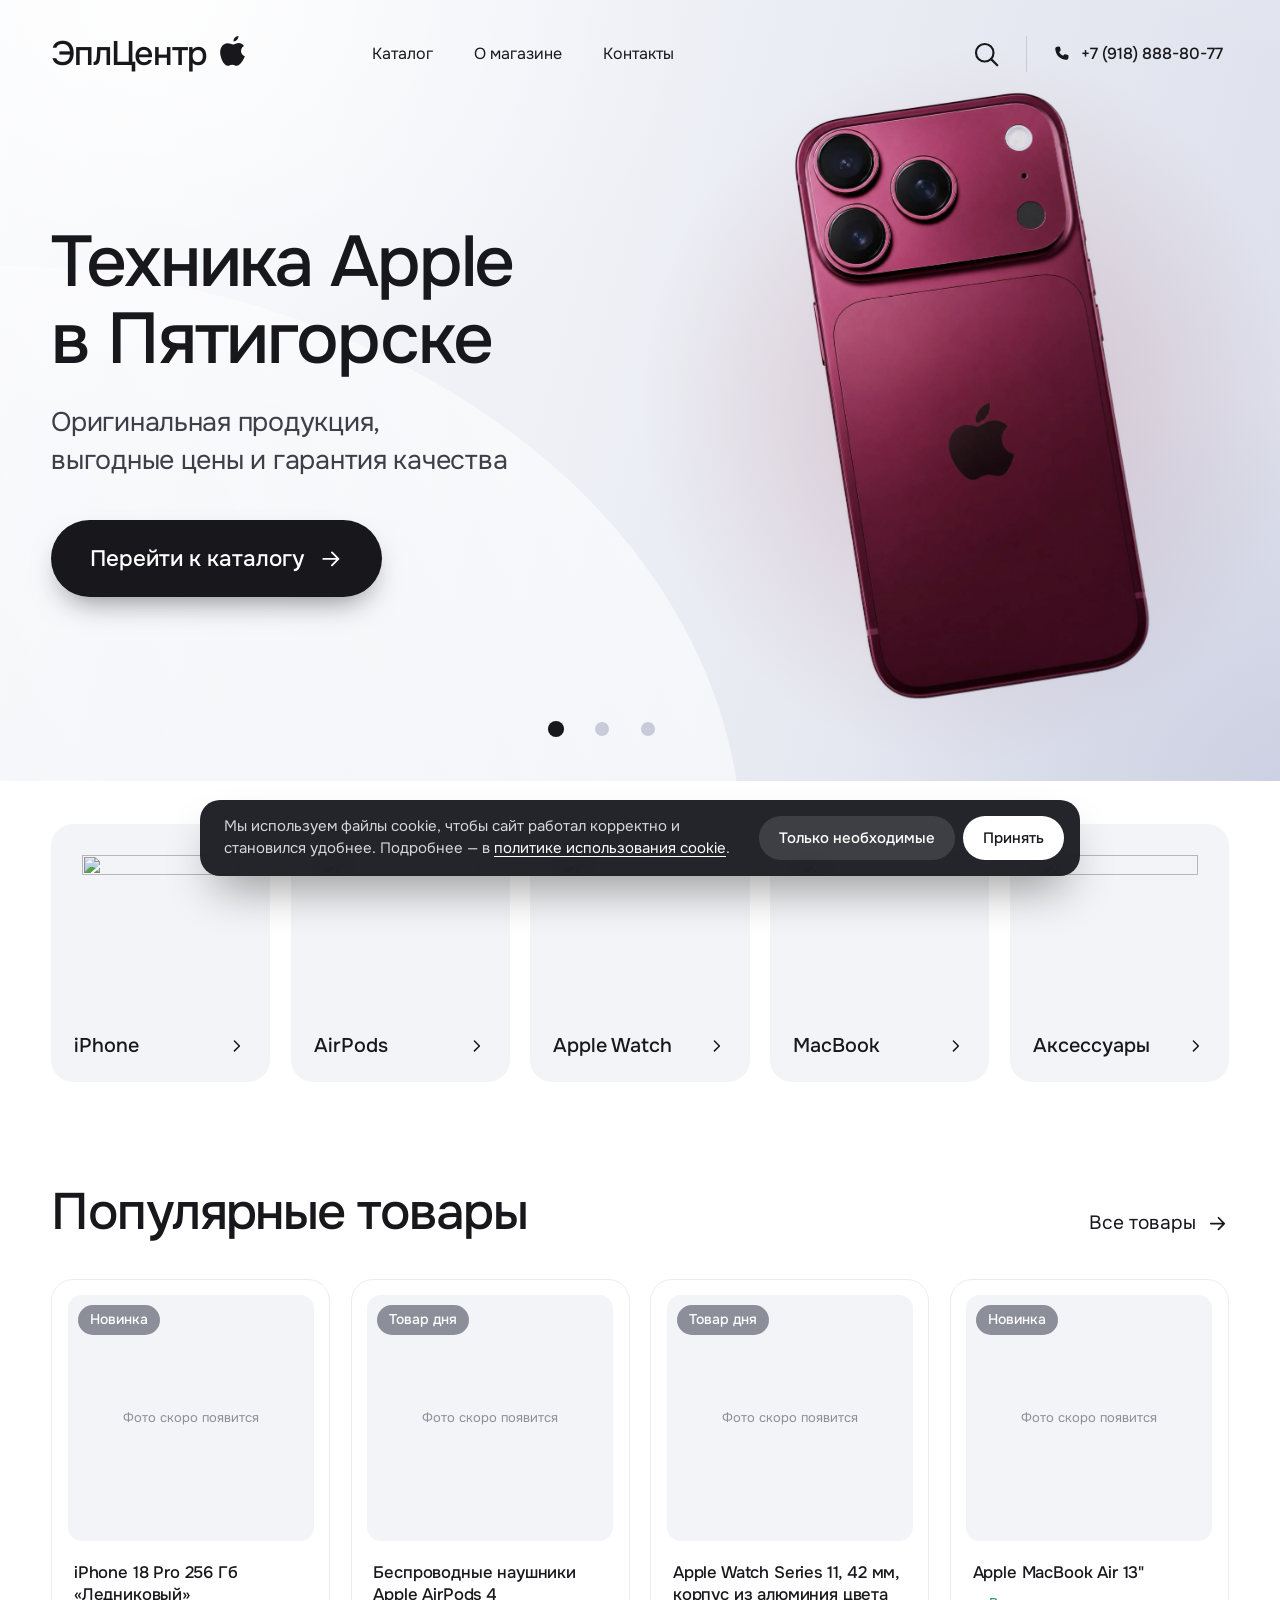
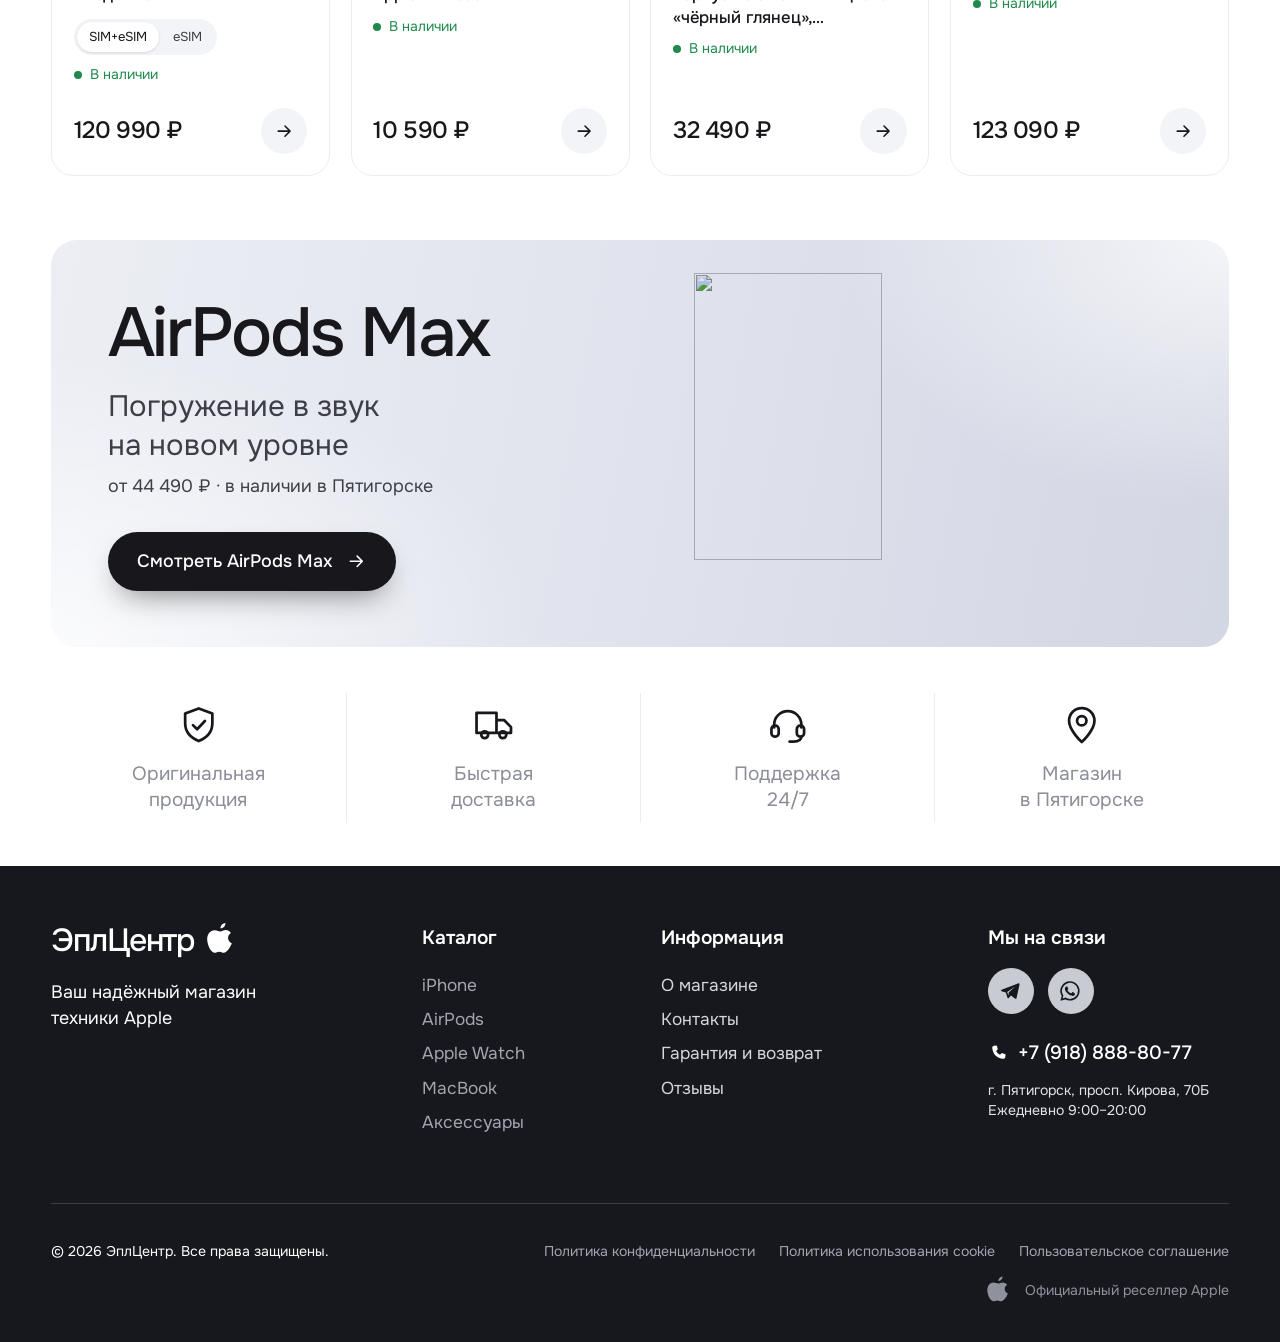
==== commit dc476734: "Контакты: Telegram-канал @applecentr - все ссылки на Telegram ведут на канал t.me/applecentr - на ст" ====
--- a/index.html
+++ b/index.html
@@ -194,7 +194,7 @@
       <div class="footer__col footer__contacts">
         <h3>Мы на связи</h3>
         <div class="social">
-          <a href="https://t.me/+79188888077" target="_blank" rel="noopener" aria-label="Написать в Telegram"><svg><use href="#i-telegram"/></svg></a>
+          <a href="https://t.me/applecentr" target="_blank" rel="noopener" aria-label="Telegram-канал Apple Centr"><svg><use href="#i-telegram"/></svg></a>
           <a href="https://wa.me/79188888077" target="_blank" rel="noopener" aria-label="Написать в WhatsApp"><svg><use href="#i-whatsapp"/></svg></a>
         </div>
         <a class="footer__phone" href="tel:+79188888077"><svg><use href="#i-phone"/></svg>+7 (918) 888-80-77</a>
--- a/styles.css
+++ b/styles.css
@@ -1103,6 +1103,8 @@
 .contact-card__text { font-size: 15px; line-height: 1.5; color: var(--ink-soft); }
 .contact-card--main .contact-card__text { color: #c9cbd3; }
 .contact-card__actions { display: flex; flex-wrap: wrap; gap: 10px; margin-top: auto; padding-top: 12px; }
+.contact-card .btn--light { background: #fff; }
+.contact-card .btn--light:hover { background: var(--ink); color: #fff; }
 .contact-card--main .btn { background: #fff; color: var(--ink); box-shadow: none; }
 .contact-card--main .btn--light { background: rgba(255, 255, 255, .12); color: #fff; }
 .contact-card--main .btn--light:hover { background: rgba(255, 255, 255, .22); }
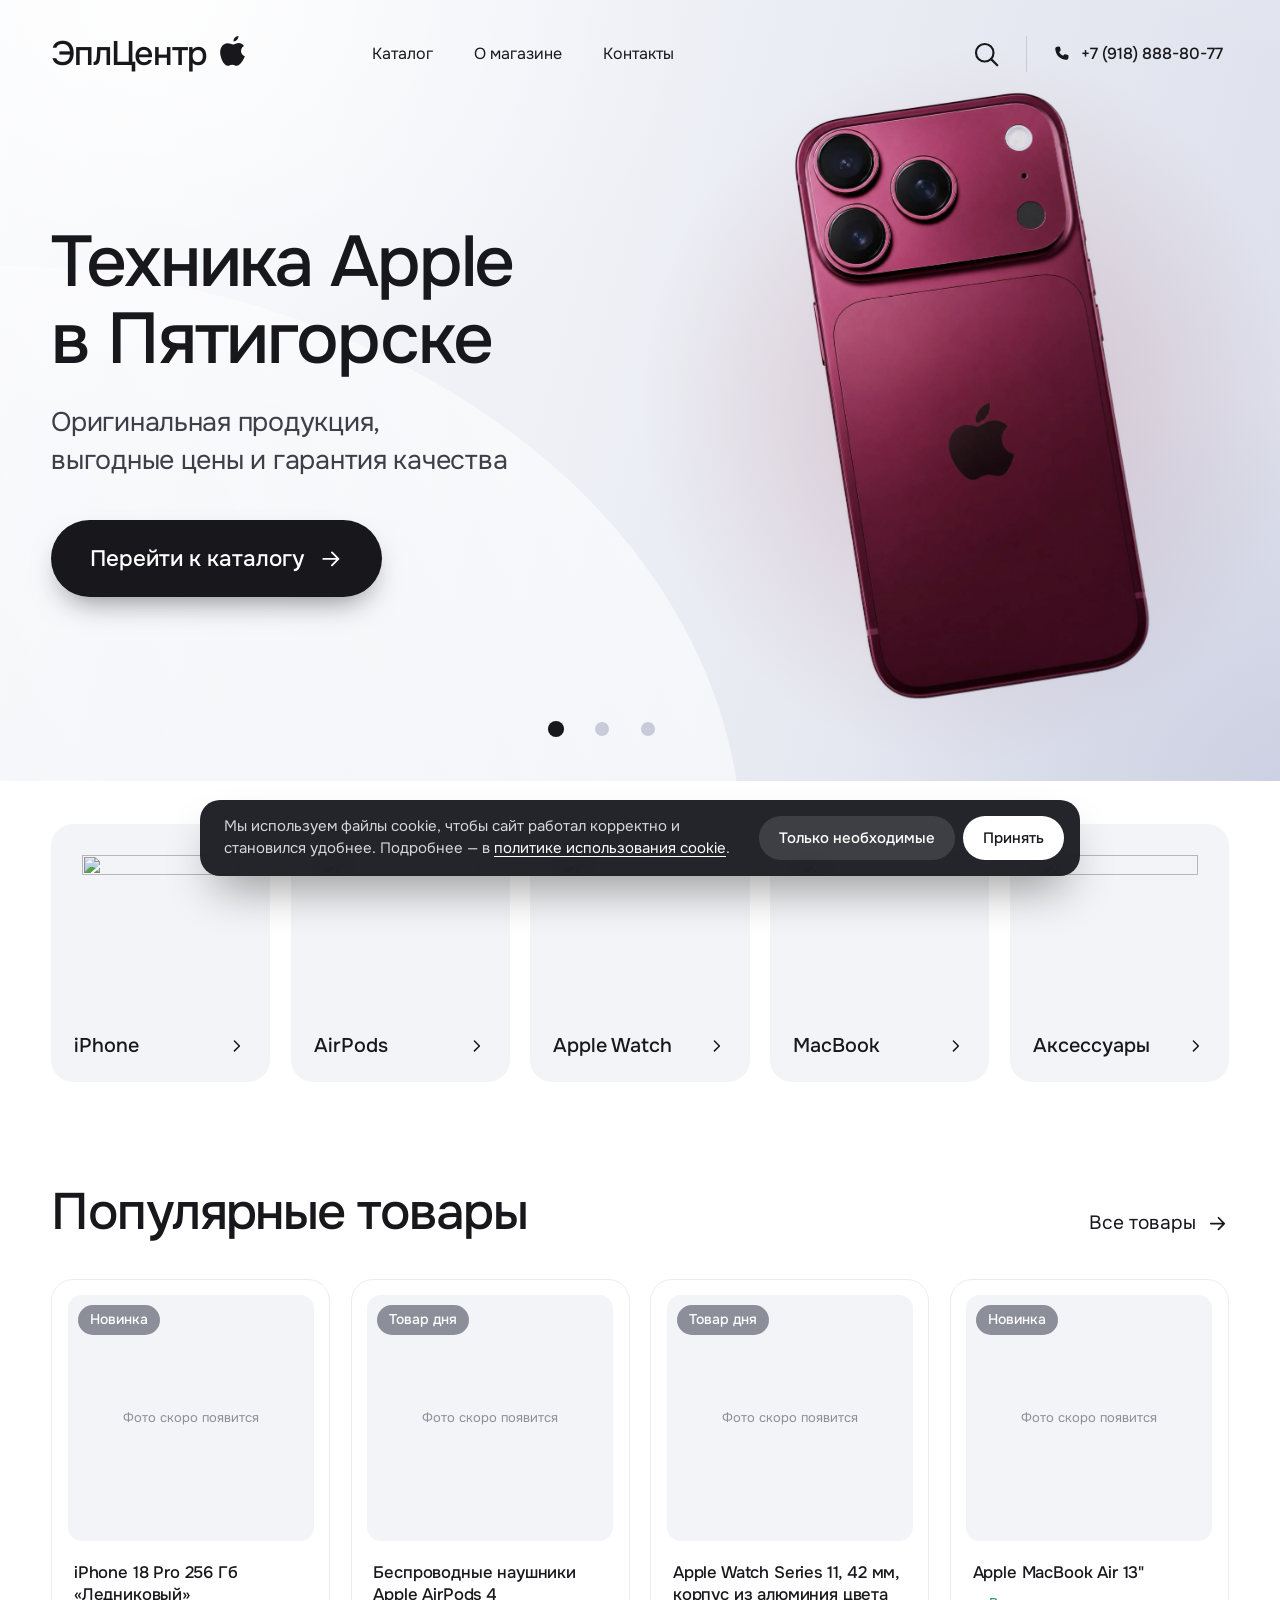
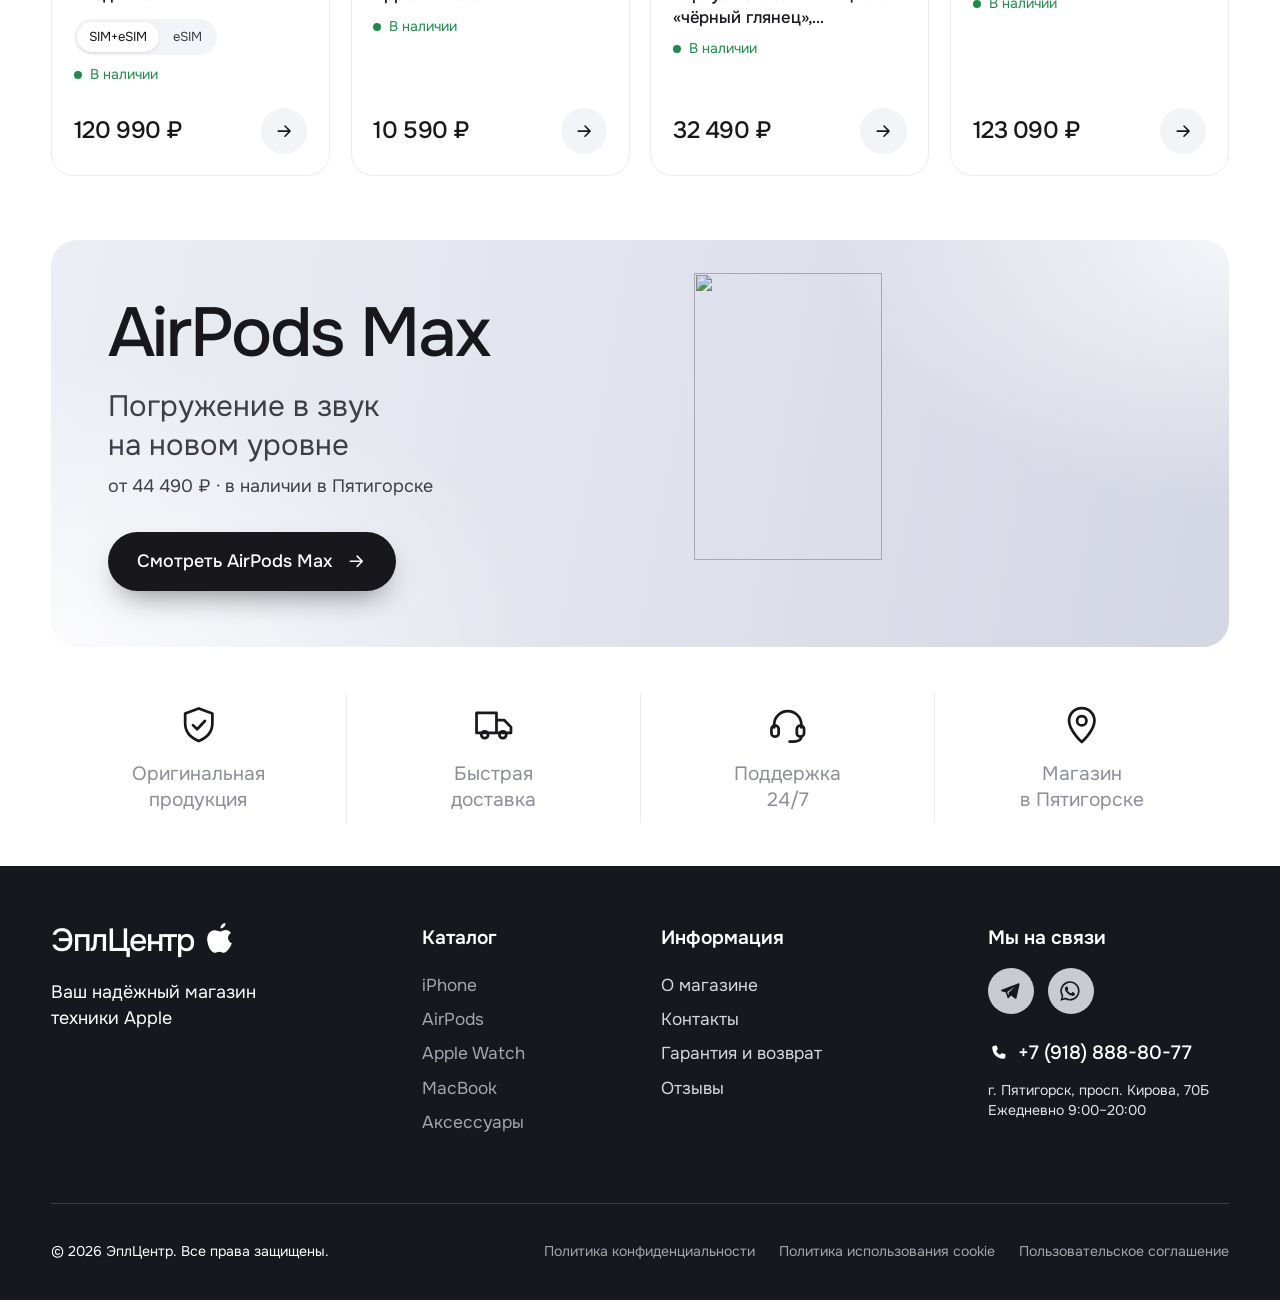
==== commit bd4e3326: "Подвал: убрана надпись «Официальный реселлер Apple» Co-Authored-By: Claude Opus 5.5 <noreply@anthrop" ====
--- a/index.html
+++ b/index.html
@@ -209,7 +209,6 @@
         <a href="cookies.html">Политика использования cookie</a>
         <a href="terms.html">Пользовательское соглашение</a>
       </nav>
-      <p class="footer__reseller"><svg><use href="#i-logo"/></svg>Официальный реселлер Apple</p>
     </div>
   </div>
 </footer>
--- a/styles.css
+++ b/styles.css
@@ -591,14 +591,6 @@
   border-top: 1px solid rgba(255, 255, 255, .16);
   font-size: clamp(12px, 1.1vw, 15px);
 }
-.footer__reseller {
-  margin-left: auto;
-  display: inline-flex;
-  align-items: center;
-  gap: 12px;
-  color: #8f919c;
-}
-.footer__reseller svg { width: 30px; height: 30px; margin-top: -4px; }
 
 /* ===== Внутренние страницы ===== */
 .top--plain .header {
@@ -1378,7 +1370,6 @@
   .lightbox__prev, .lightbox__next { top: auto; bottom: 24px; transform: none; }
   .lightbox__prev svg { transform: scaleX(-1); }
   .footer__bottom { flex-direction: column; align-items: flex-start; }
-  .footer__reseller { margin-left: 0; }
   .footer__legal { flex-direction: column; gap: 10px; font-size: 14px; }
   .legal p, .legal li { font-size: 16px; }
 }
